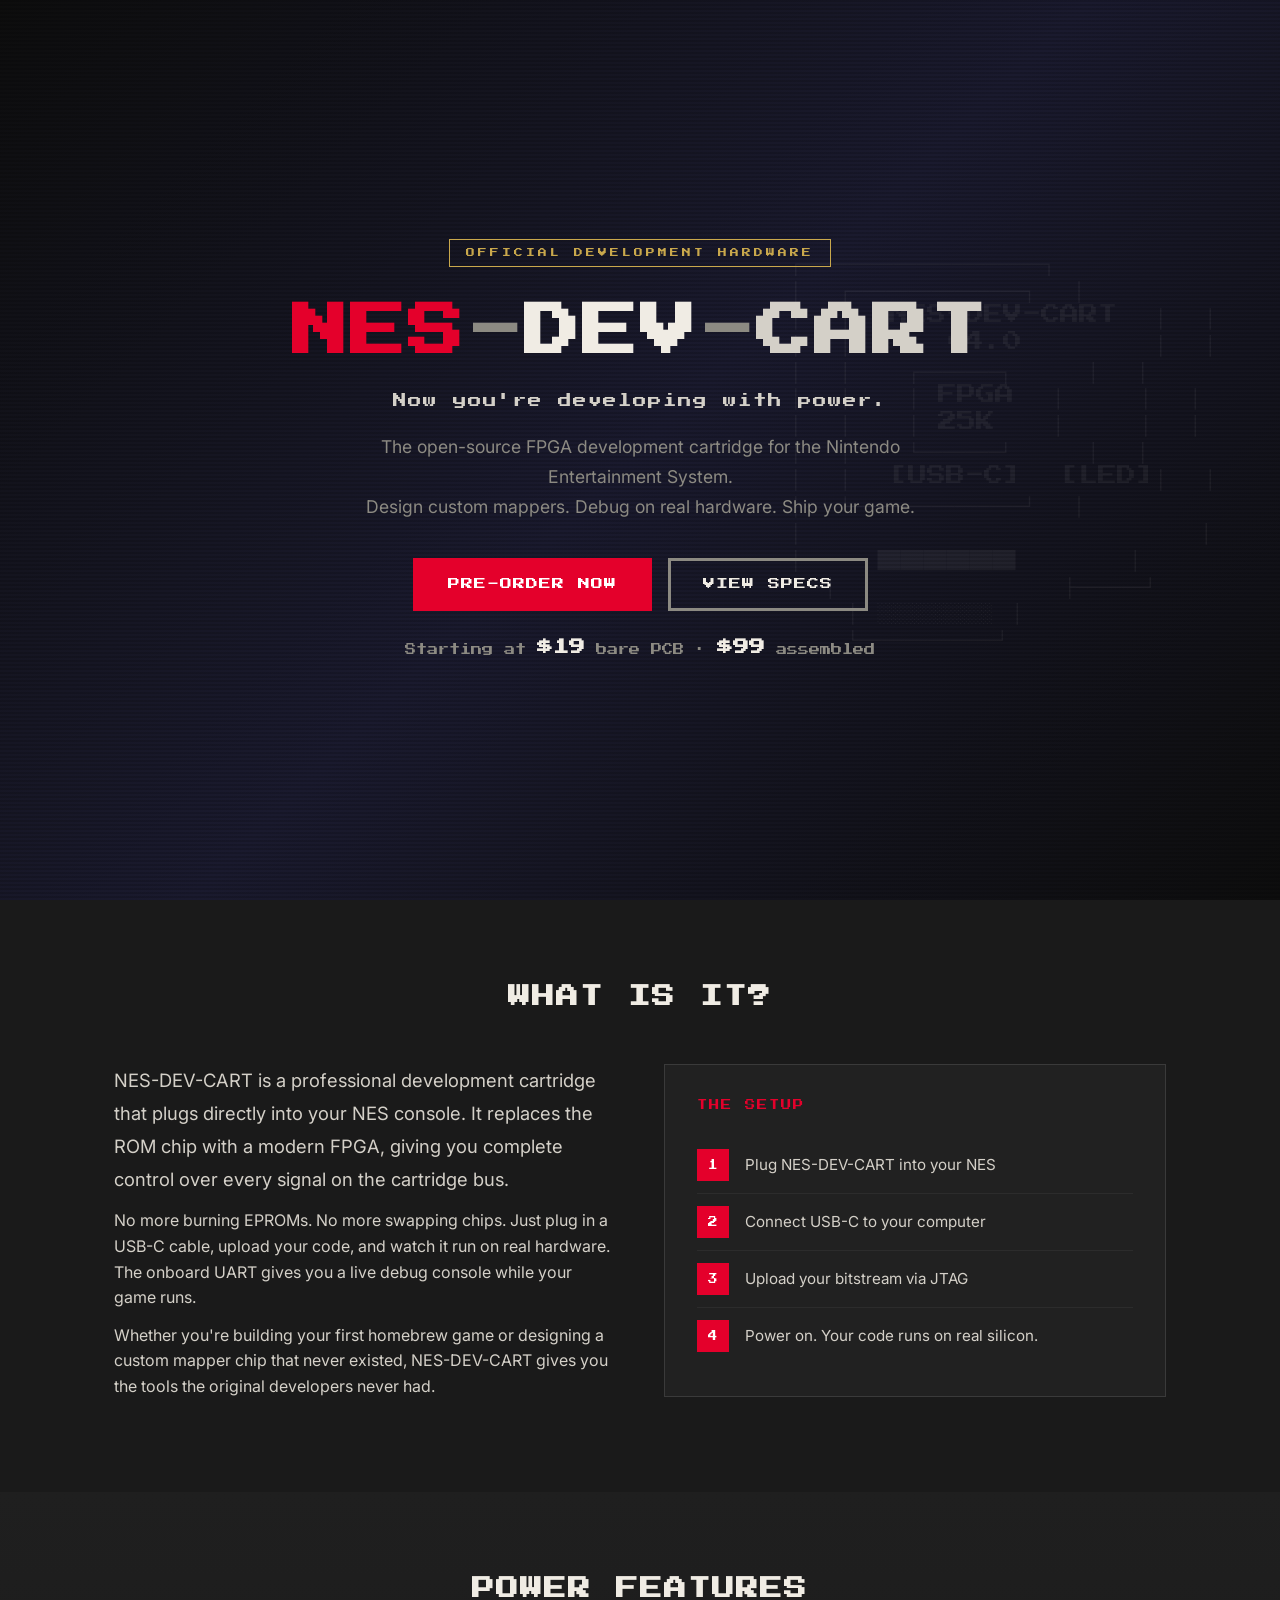
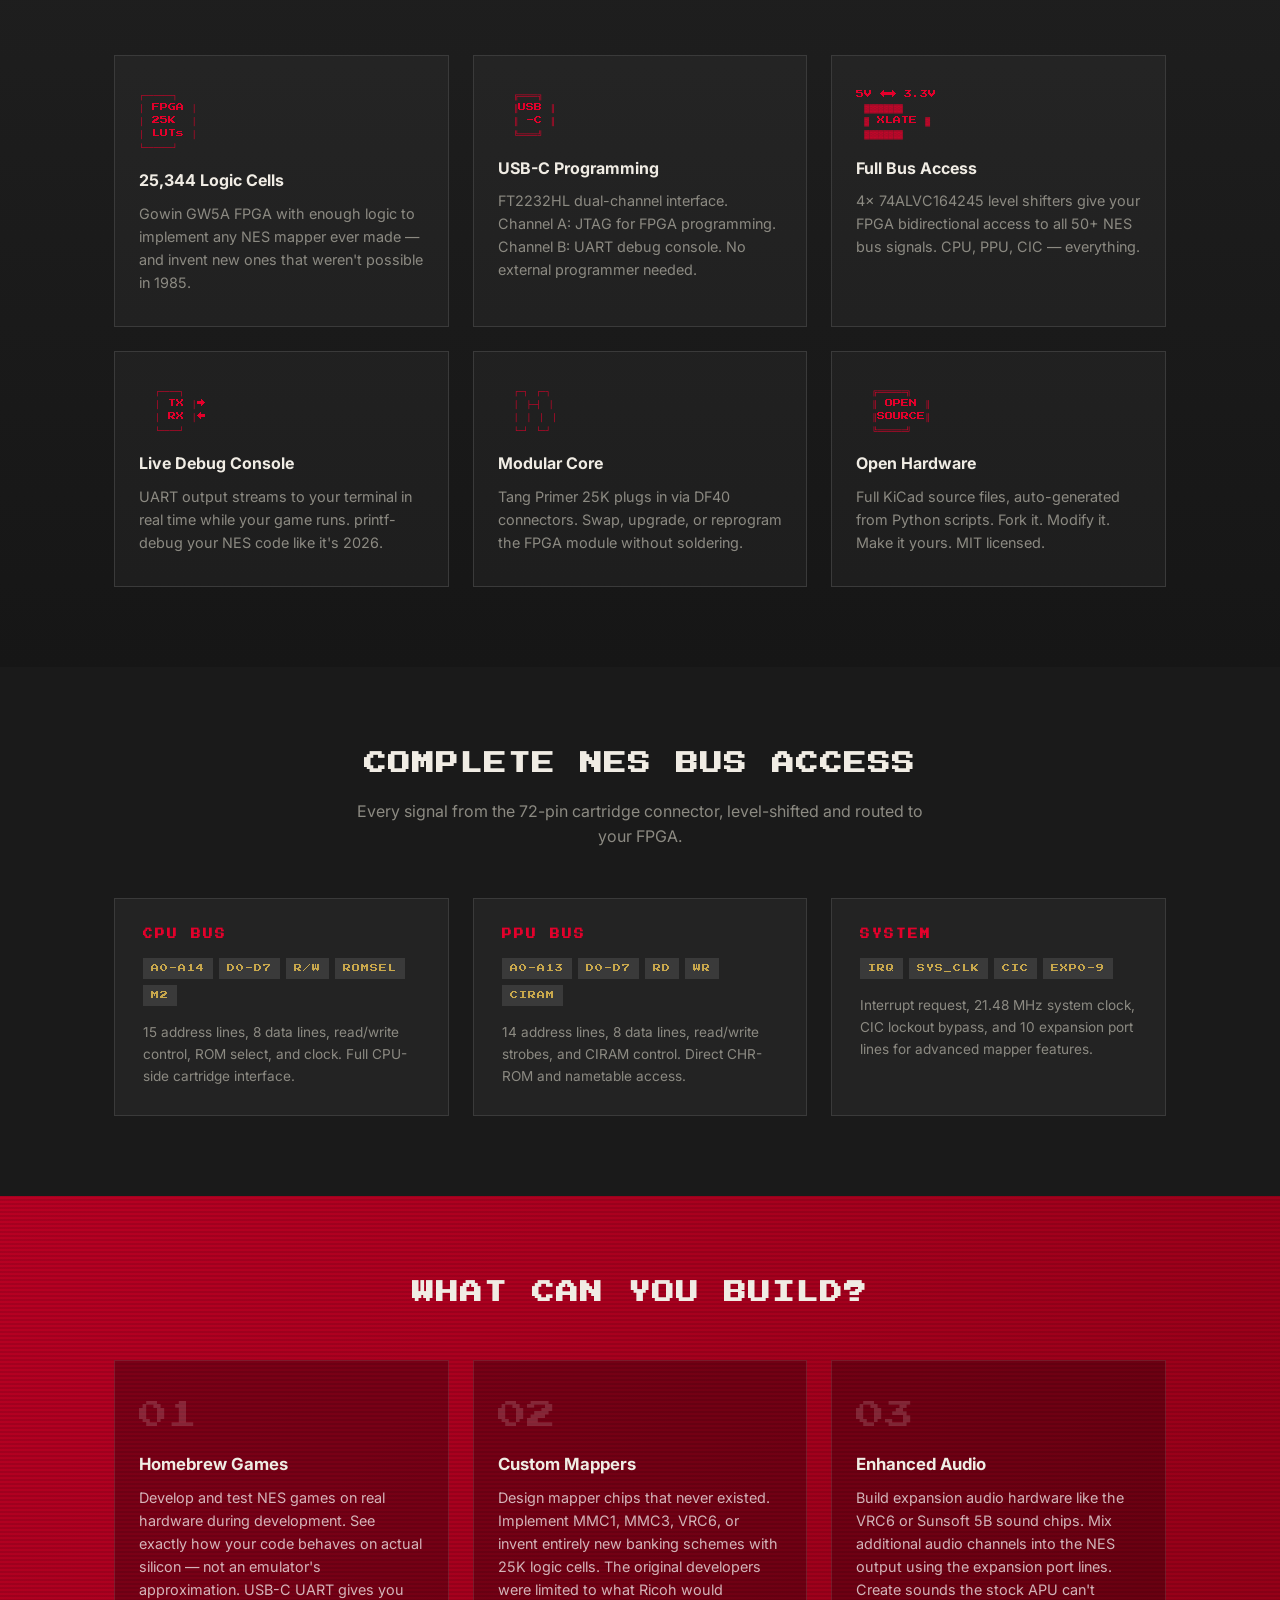
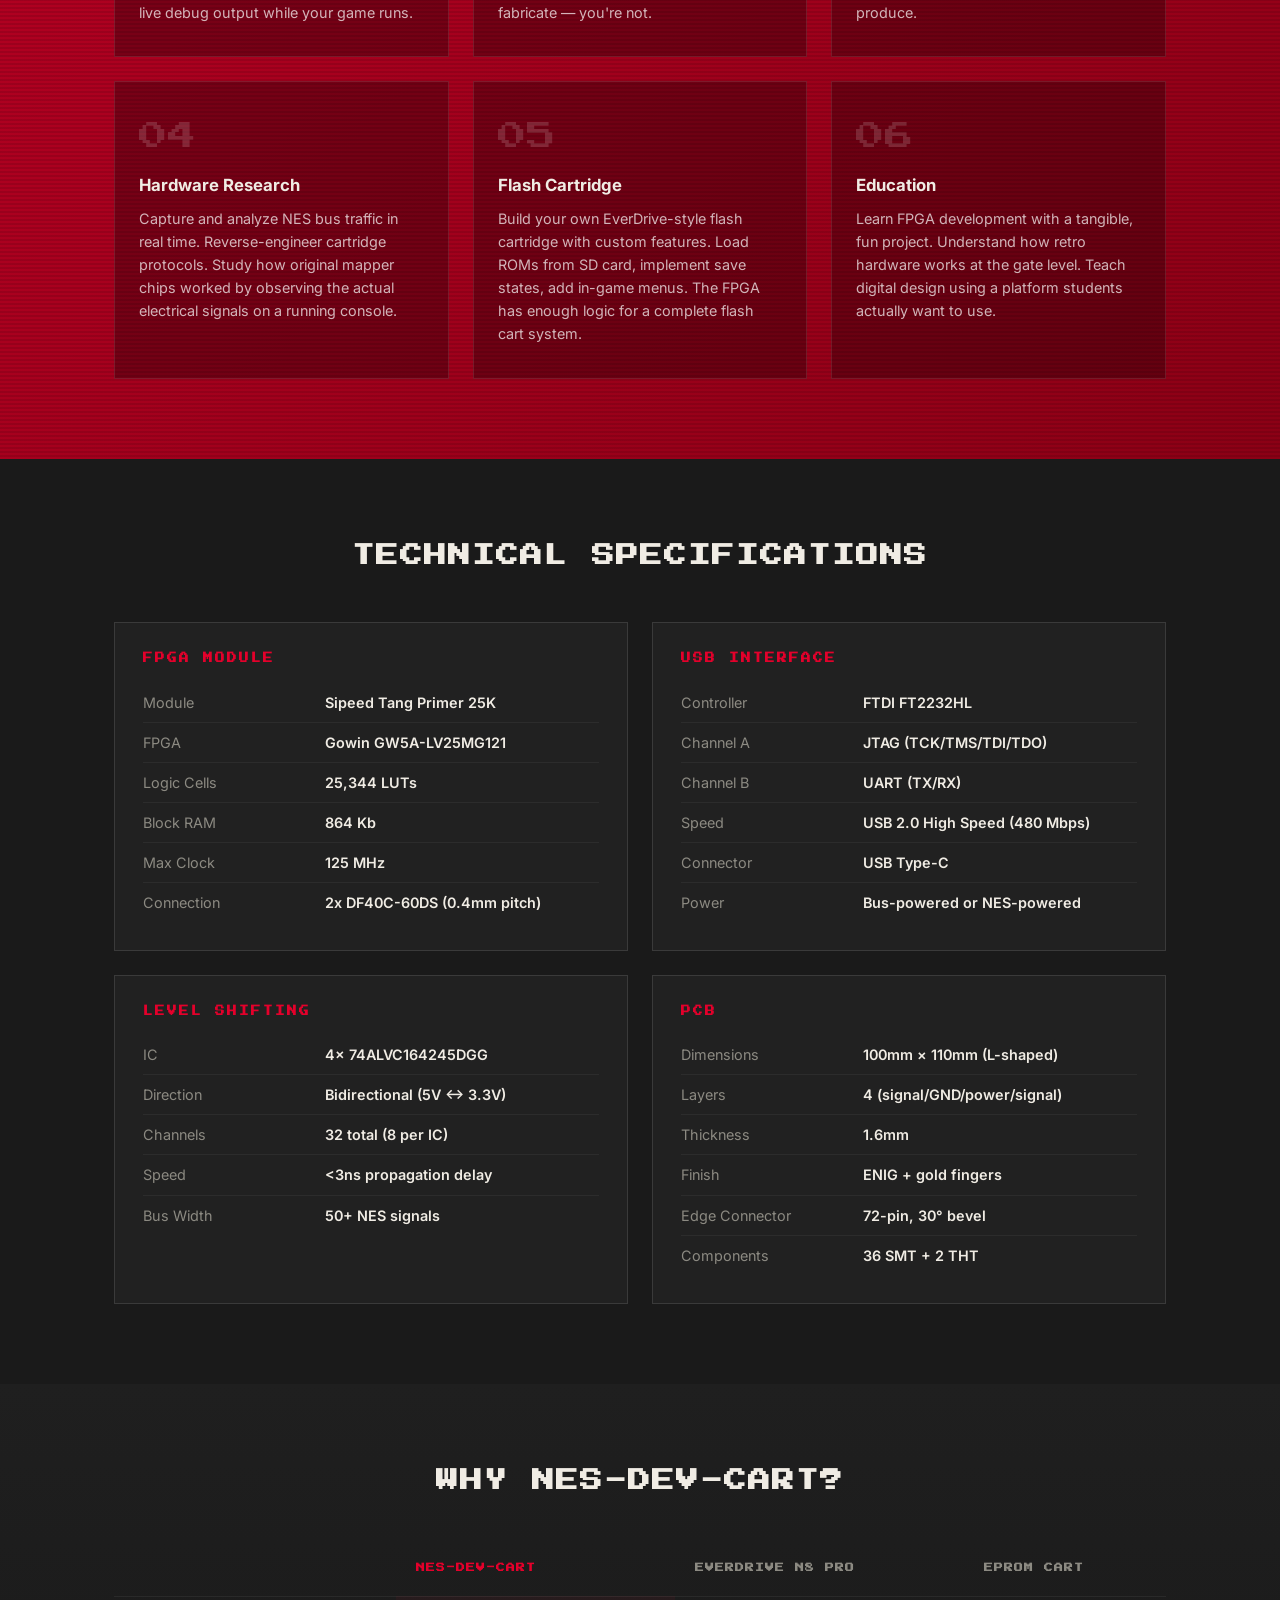
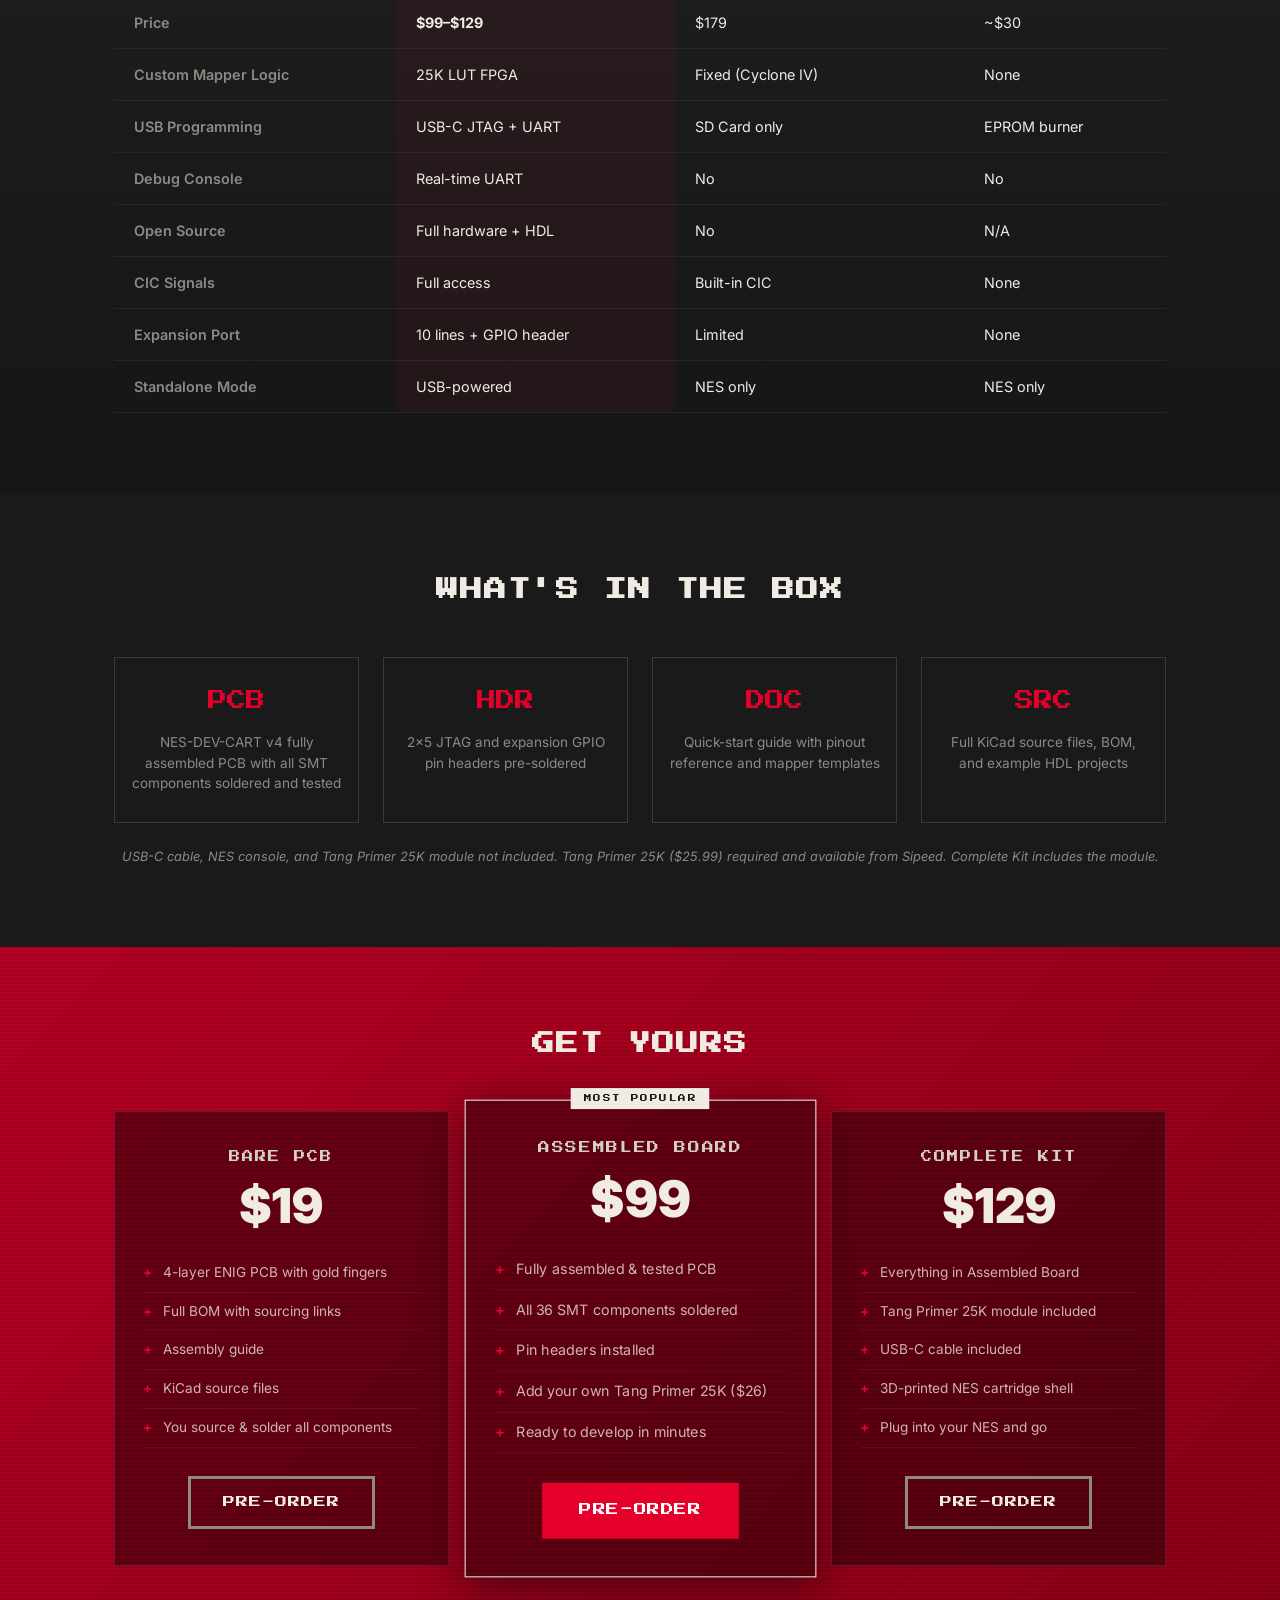
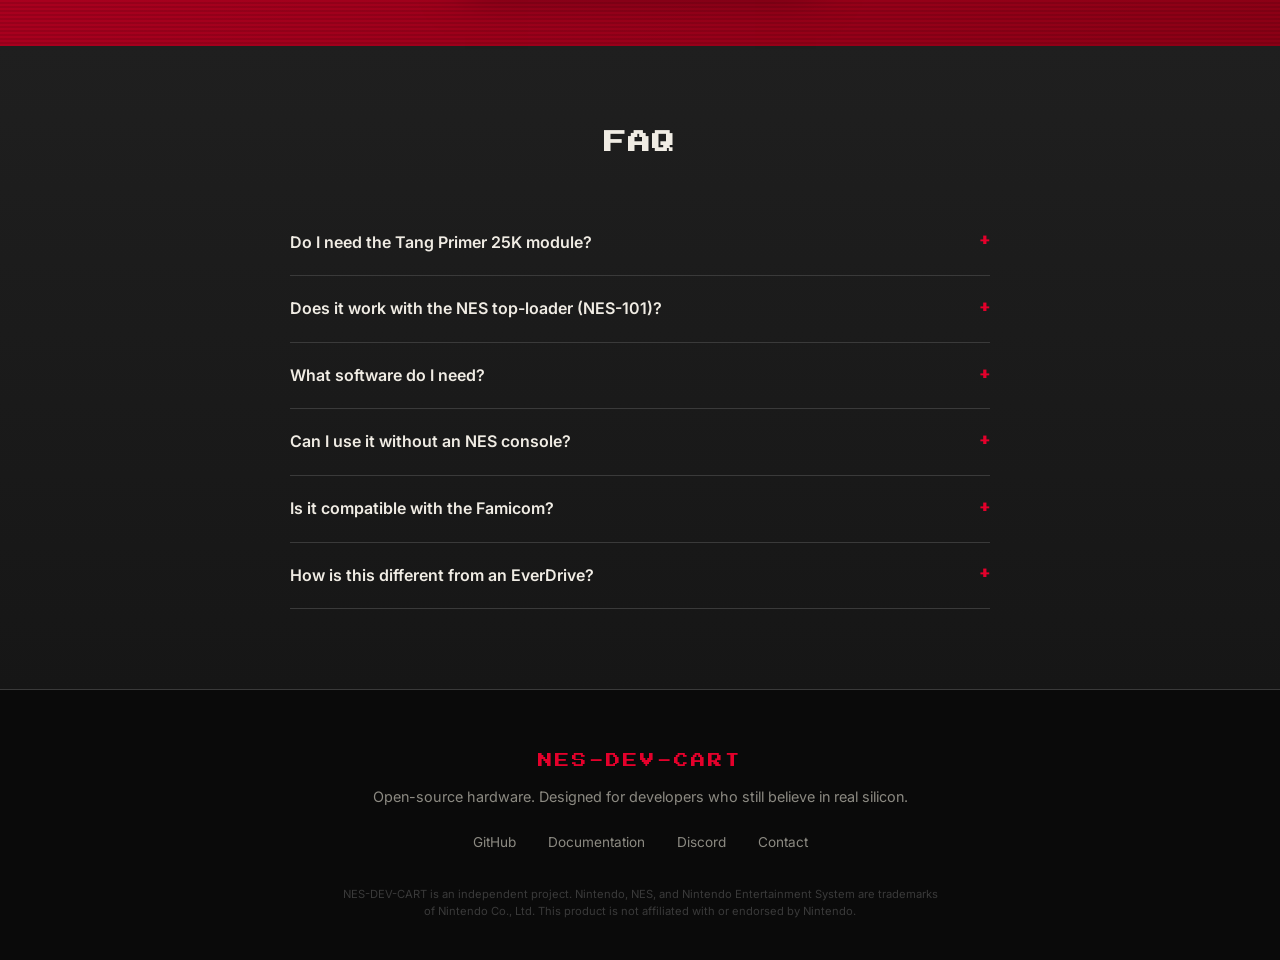
==== website/index.html @ e7c03e55 "NES-DEV-CART v4.0: hardware design files and production outputs" ====
<!DOCTYPE html>
<html lang="en">
<head>
  <meta charset="UTF-8">
  <meta name="viewport" content="width=device-width, initial-scale=1.0">
  <title>NES-DEV-CART &mdash; The Ultimate NES Development Cartridge</title>
  <link rel="stylesheet" href="style.css">
  <link rel="preconnect" href="https://fonts.googleapis.com">
  <link rel="preconnect" href="https://fonts.gstatic.com" crossorigin>
  <link href="https://fonts.googleapis.com/css2?family=Press+Start+2P&family=Inter:wght@400;600;700;900&display=swap" rel="stylesheet">
</head>
<body>

<!-- ===== HERO ===== -->
<header class="hero">
  <div class="hero-scanlines"></div>
  <div class="hero-content">
    <div class="hero-badge">OFFICIAL DEVELOPMENT HARDWARE</div>
    <h1 class="hero-title">
      <span class="title-nes">NES</span><span class="title-sep">-</span><span class="title-dev">DEV</span><span class="title-sep">-</span><span class="title-cart">CART</span>
    </h1>
    <p class="hero-tagline">Now you're developing with power.</p>
    <p class="hero-sub">The open-source FPGA development cartridge for the Nintendo Entertainment System.<br>Design custom mappers. Debug on real hardware. Ship your game.</p>
    <div class="hero-cta">
      <a href="#buy" class="btn btn-primary">Pre-Order Now</a>
      <a href="#specs" class="btn btn-secondary">View Specs</a>
    </div>
    <div class="hero-price">Starting at <strong>$19</strong> bare PCB &middot; <strong>$99</strong> assembled</div>
  </div>
  <div class="hero-cart-art">
    <div class="cart-ascii">
<pre>
    ┌─────────────────────┐
    │  ┌───────────────┐  │
    │  │  NES-DEV-CART  │  │
    │  │     v4.0       │  │
    │  │   ┌───────┐    │  │
    │  │   │ FPGA  │    │  │
    │  │   │ 25K   │    │  │
    │  │   └───────┘    │  │
    │  │  [USB-C]  [LED]│  │
    │  └───────────────┘  │
    │                     │
    │    ████████████      │
    └──┤            ├──────┘
       │ ░░░░░░░░░░ │
       └────────────┘
</pre>
    </div>
  </div>
</header>

<!-- ===== WHAT IS IT ===== -->
<section class="section section-dark" id="about">
  <div class="container">
    <h2 class="section-title pixel-text">What Is It?</h2>
    <div class="two-col">
      <div class="col">
        <p class="lead">NES-DEV-CART is a professional development cartridge that plugs directly into your NES console. It replaces the ROM chip with a modern FPGA, giving you complete control over every signal on the cartridge bus.</p>
        <p>No more burning EPROMs. No more swapping chips. Just plug in a USB-C cable, upload your code, and watch it run on real hardware. The onboard UART gives you a live debug console while your game runs.</p>
        <p>Whether you're building your first homebrew game or designing a custom mapper chip that never existed, NES-DEV-CART gives you the tools the original developers never had.</p>
      </div>
      <div class="col">
        <div class="feature-box">
          <div class="feature-box-title pixel-text">The Setup</div>
          <div class="feature-box-content">
            <div class="setup-step"><span class="step-num">1</span> Plug NES-DEV-CART into your NES</div>
            <div class="setup-step"><span class="step-num">2</span> Connect USB-C to your computer</div>
            <div class="setup-step"><span class="step-num">3</span> Upload your bitstream via JTAG</div>
            <div class="setup-step"><span class="step-num">4</span> Power on. Your code runs on real silicon.</div>
          </div>
        </div>
      </div>
    </div>
  </div>
</section>

<!-- ===== FEATURES ===== -->
<section class="section section-grey" id="features">
  <div class="container">
    <h2 class="section-title pixel-text">Power Features</h2>
    <div class="feature-grid">

      <div class="feature-card">
        <div class="feature-icon">
<pre class="icon-art">
┌──────┐
│ FPGA │
│ 25K  │
│ LUTs │
└──────┘
</pre>
        </div>
        <h3>25,344 Logic Cells</h3>
        <p>Gowin GW5A FPGA with enough logic to implement any NES mapper ever made &mdash; and invent new ones that weren't possible in 1985.</p>
      </div>

      <div class="feature-card">
        <div class="feature-icon">
<pre class="icon-art">
  ╔════╗
  ║USB ║
  ║ -C ║
  ╚════╝
</pre>
        </div>
        <h3>USB-C Programming</h3>
        <p>FT2232HL dual-channel interface. Channel A: JTAG for FPGA programming. Channel B: UART debug console. No external programmer needed.</p>
      </div>

      <div class="feature-card">
        <div class="feature-icon">
<pre class="icon-art">
5V ←→ 3.3V
 ▓▓▓▓▓▓▓▓
 ▓ XLATE ▓
 ▓▓▓▓▓▓▓▓
</pre>
        </div>
        <h3>Full Bus Access</h3>
        <p>4x 74ALVC164245 level shifters give your FPGA bidirectional access to all 50+ NES bus signals. CPU, PPU, CIC &mdash; everything.</p>
      </div>

      <div class="feature-card">
        <div class="feature-icon">
<pre class="icon-art">
  ┌────┐
  │ TX │→
  │ RX │←
  └────┘
</pre>
        </div>
        <h3>Live Debug Console</h3>
        <p>UART output streams to your terminal in real time while your game runs. printf-debug your NES code like it's 2026.</p>
      </div>

      <div class="feature-card">
        <div class="feature-icon">
<pre class="icon-art">
  ┌─┐ ┌─┐
  │ ├─┤ │
  │ │ │ │
  └─┘ └─┘
</pre>
        </div>
        <h3>Modular Core</h3>
        <p>Tang Primer 25K plugs in via DF40 connectors. Swap, upgrade, or reprogram the FPGA module without soldering.</p>
      </div>

      <div class="feature-card">
        <div class="feature-icon">
<pre class="icon-art">
  ╔══════╗
  ║ OPEN ║
  ║SOURCE║
  ╚══════╝
</pre>
        </div>
        <h3>Open Hardware</h3>
        <p>Full KiCad source files, auto-generated from Python scripts. Fork it. Modify it. Make it yours. MIT licensed.</p>
      </div>

    </div>
  </div>
</section>

<!-- ===== SIGNAL MAP ===== -->
<section class="section section-dark" id="signals">
  <div class="container">
    <h2 class="section-title pixel-text">Complete NES Bus Access</h2>
    <p class="section-sub">Every signal from the 72-pin cartridge connector, level-shifted and routed to your FPGA.</p>

    <div class="signal-grid">
      <div class="signal-block">
        <h4 class="signal-label">CPU Bus</h4>
        <div class="signal-pins">
          <span class="pin">A0-A14</span>
          <span class="pin">D0-D7</span>
          <span class="pin">R/W</span>
          <span class="pin">ROMSEL</span>
          <span class="pin">M2</span>
        </div>
        <p class="signal-desc">15 address lines, 8 data lines, read/write control, ROM select, and clock. Full CPU-side cartridge interface.</p>
      </div>

      <div class="signal-block">
        <h4 class="signal-label">PPU Bus</h4>
        <div class="signal-pins">
          <span class="pin">A0-A13</span>
          <span class="pin">D0-D7</span>
          <span class="pin">RD</span>
          <span class="pin">WR</span>
          <span class="pin">CIRAM</span>
        </div>
        <p class="signal-desc">14 address lines, 8 data lines, read/write strobes, and CIRAM control. Direct CHR-ROM and nametable access.</p>
      </div>

      <div class="signal-block">
        <h4 class="signal-label">System</h4>
        <div class="signal-pins">
          <span class="pin">IRQ</span>
          <span class="pin">SYS_CLK</span>
          <span class="pin">CIC</span>
          <span class="pin">EXP0-9</span>
        </div>
        <p class="signal-desc">Interrupt request, 21.48 MHz system clock, CIC lockout bypass, and 10 expansion port lines for advanced mapper features.</p>
      </div>
    </div>
  </div>
</section>

<!-- ===== WHAT CAN YOU BUILD ===== -->
<section class="section section-red" id="build">
  <div class="container">
    <h2 class="section-title pixel-text">What Can You Build?</h2>
    <div class="build-grid">

      <div class="build-card">
        <div class="build-num pixel-text">01</div>
        <h3>Homebrew Games</h3>
        <p>Develop and test NES games on real hardware during development. See exactly how your code behaves on actual silicon &mdash; not an emulator's approximation. USB-C UART gives you live debug output while your game runs.</p>
      </div>

      <div class="build-card">
        <div class="build-num pixel-text">02</div>
        <h3>Custom Mappers</h3>
        <p>Design mapper chips that never existed. Implement MMC1, MMC3, VRC6, or invent entirely new banking schemes with 25K logic cells. The original developers were limited to what Ricoh would fabricate &mdash; you're not.</p>
      </div>

      <div class="build-card">
        <div class="build-num pixel-text">03</div>
        <h3>Enhanced Audio</h3>
        <p>Build expansion audio hardware like the VRC6 or Sunsoft 5B sound chips. Mix additional audio channels into the NES output using the expansion port lines. Create sounds the stock APU can't produce.</p>
      </div>

      <div class="build-card">
        <div class="build-num pixel-text">04</div>
        <h3>Hardware Research</h3>
        <p>Capture and analyze NES bus traffic in real time. Reverse-engineer cartridge protocols. Study how original mapper chips worked by observing the actual electrical signals on a running console.</p>
      </div>

      <div class="build-card">
        <div class="build-num pixel-text">05</div>
        <h3>Flash Cartridge</h3>
        <p>Build your own EverDrive-style flash cartridge with custom features. Load ROMs from SD card, implement save states, add in-game menus. The FPGA has enough logic for a complete flash cart system.</p>
      </div>

      <div class="build-card">
        <div class="build-num pixel-text">06</div>
        <h3>Education</h3>
        <p>Learn FPGA development with a tangible, fun project. Understand how retro hardware works at the gate level. Teach digital design using a platform students actually want to use.</p>
      </div>

    </div>
  </div>
</section>

<!-- ===== SPECS ===== -->
<section class="section section-dark" id="specs">
  <div class="container">
    <h2 class="section-title pixel-text">Technical Specifications</h2>
    <div class="specs-grid">

      <div class="spec-group">
        <h4 class="spec-label">FPGA Module</h4>
        <table class="spec-table">
          <tr><td>Module</td><td>Sipeed Tang Primer 25K</td></tr>
          <tr><td>FPGA</td><td>Gowin GW5A-LV25MG121</td></tr>
          <tr><td>Logic Cells</td><td>25,344 LUTs</td></tr>
          <tr><td>Block RAM</td><td>864 Kb</td></tr>
          <tr><td>Max Clock</td><td>125 MHz</td></tr>
          <tr><td>Connection</td><td>2x DF40C-60DS (0.4mm pitch)</td></tr>
        </table>
      </div>

      <div class="spec-group">
        <h4 class="spec-label">USB Interface</h4>
        <table class="spec-table">
          <tr><td>Controller</td><td>FTDI FT2232HL</td></tr>
          <tr><td>Channel A</td><td>JTAG (TCK/TMS/TDI/TDO)</td></tr>
          <tr><td>Channel B</td><td>UART (TX/RX)</td></tr>
          <tr><td>Speed</td><td>USB 2.0 High Speed (480 Mbps)</td></tr>
          <tr><td>Connector</td><td>USB Type-C</td></tr>
          <tr><td>Power</td><td>Bus-powered or NES-powered</td></tr>
        </table>
      </div>

      <div class="spec-group">
        <h4 class="spec-label">Level Shifting</h4>
        <table class="spec-table">
          <tr><td>IC</td><td>4x 74ALVC164245DGG</td></tr>
          <tr><td>Direction</td><td>Bidirectional (5V &harr; 3.3V)</td></tr>
          <tr><td>Channels</td><td>32 total (8 per IC)</td></tr>
          <tr><td>Speed</td><td>&lt;3ns propagation delay</td></tr>
          <tr><td>Bus Width</td><td>50+ NES signals</td></tr>
        </table>
      </div>

      <div class="spec-group">
        <h4 class="spec-label">PCB</h4>
        <table class="spec-table">
          <tr><td>Dimensions</td><td>100mm &times; 110mm (L-shaped)</td></tr>
          <tr><td>Layers</td><td>4 (signal/GND/power/signal)</td></tr>
          <tr><td>Thickness</td><td>1.6mm</td></tr>
          <tr><td>Finish</td><td>ENIG + gold fingers</td></tr>
          <tr><td>Edge Connector</td><td>72-pin, 30&deg; bevel</td></tr>
          <tr><td>Components</td><td>36 SMT + 2 THT</td></tr>
        </table>
      </div>

    </div>
  </div>
</section>

<!-- ===== COMPARISON ===== -->
<section class="section section-grey" id="compare">
  <div class="container">
    <h2 class="section-title pixel-text">Why NES-DEV-CART?</h2>
    <div class="compare-table-wrap">
      <table class="compare-table">
        <thead>
          <tr>
            <th></th>
            <th class="highlight">NES-DEV-CART</th>
            <th>EverDrive N8 Pro</th>
            <th>EPROM Cart</th>
          </tr>
        </thead>
        <tbody>
          <tr>
            <td>Price</td>
            <td class="highlight"><strong>$99&ndash;$129</strong></td>
            <td>$179</td>
            <td>~$30</td>
          </tr>
          <tr>
            <td>Custom Mapper Logic</td>
            <td class="highlight">25K LUT FPGA</td>
            <td>Fixed (Cyclone IV)</td>
            <td>None</td>
          </tr>
          <tr>
            <td>USB Programming</td>
            <td class="highlight">USB-C JTAG + UART</td>
            <td>SD Card only</td>
            <td>EPROM burner</td>
          </tr>
          <tr>
            <td>Debug Console</td>
            <td class="highlight">Real-time UART</td>
            <td>No</td>
            <td>No</td>
          </tr>
          <tr>
            <td>Open Source</td>
            <td class="highlight">Full hardware + HDL</td>
            <td>No</td>
            <td>N/A</td>
          </tr>
          <tr>
            <td>CIC Signals</td>
            <td class="highlight">Full access</td>
            <td>Built-in CIC</td>
            <td>None</td>
          </tr>
          <tr>
            <td>Expansion Port</td>
            <td class="highlight">10 lines + GPIO header</td>
            <td>Limited</td>
            <td>None</td>
          </tr>
          <tr>
            <td>Standalone Mode</td>
            <td class="highlight">USB-powered</td>
            <td>NES only</td>
            <td>NES only</td>
          </tr>
        </tbody>
      </table>
    </div>
  </div>
</section>

<!-- ===== INCLUDED ===== -->
<section class="section section-dark" id="included">
  <div class="container">
    <h2 class="section-title pixel-text">What's in the Box</h2>
    <div class="box-contents">
      <div class="box-item">
        <div class="box-item-icon pixel-text">PCB</div>
        <p>NES-DEV-CART v4 fully assembled PCB with all SMT components soldered and tested</p>
      </div>
      <div class="box-item">
        <div class="box-item-icon pixel-text">HDR</div>
        <p>2x5 JTAG and expansion GPIO pin headers pre-soldered</p>
      </div>
      <div class="box-item">
        <div class="box-item-icon pixel-text">DOC</div>
        <p>Quick-start guide with pinout reference and mapper templates</p>
      </div>
      <div class="box-item">
        <div class="box-item-icon pixel-text">SRC</div>
        <p>Full KiCad source files, BOM, and example HDL projects</p>
      </div>
    </div>
    <p class="box-note">USB-C cable, NES console, and Tang Primer 25K module not included. Tang Primer 25K ($25.99) required and available from Sipeed. Complete Kit includes the module.</p>
  </div>
</section>

<!-- ===== BUY ===== -->
<section class="section section-red" id="buy">
  <div class="container">
    <h2 class="section-title pixel-text">Get Yours</h2>
    <div class="buy-grid">

      <div class="buy-card">
        <div class="buy-tier pixel-text">Bare PCB</div>
        <div class="buy-price">$19</div>
        <ul class="buy-features">
          <li>4-layer ENIG PCB with gold fingers</li>
          <li>Full BOM with sourcing links</li>
          <li>Assembly guide</li>
          <li>KiCad source files</li>
          <li>You source &amp; solder all components</li>
        </ul>
        <a href="#" class="btn btn-secondary">Pre-Order</a>
      </div>

      <div class="buy-card buy-card-featured">
        <div class="buy-badge">MOST POPULAR</div>
        <div class="buy-tier pixel-text">Assembled Board</div>
        <div class="buy-price">$99</div>
        <ul class="buy-features">
          <li>Fully assembled &amp; tested PCB</li>
          <li>All 36 SMT components soldered</li>
          <li>Pin headers installed</li>
          <li>Add your own Tang Primer 25K ($26)</li>
          <li>Ready to develop in minutes</li>
        </ul>
        <a href="#" class="btn btn-primary">Pre-Order</a>
      </div>

      <div class="buy-card">
        <div class="buy-tier pixel-text">Complete Kit</div>
        <div class="buy-price">$129</div>
        <ul class="buy-features">
          <li>Everything in Assembled Board</li>
          <li>Tang Primer 25K module included</li>
          <li>USB-C cable included</li>
          <li>3D-printed NES cartridge shell</li>
          <li>Plug into your NES and go</li>
        </ul>
        <a href="#" class="btn btn-secondary">Pre-Order</a>
      </div>

    </div>
  </div>
</section>

<!-- ===== FAQ ===== -->
<section class="section section-grey" id="faq">
  <div class="container">
    <h2 class="section-title pixel-text">FAQ</h2>
    <div class="faq-list">

      <details class="faq-item">
        <summary>Do I need the Tang Primer 25K module?</summary>
        <p>Yes. The NES-DEV-CART is the carrier board &mdash; the Tang Primer 25K provides the FPGA that runs your logic. It plugs into the board via two 60-pin DF40 connectors. The Complete Kit ($129) includes it. The Assembled Board ($99) and Bare PCB ($19) do not &mdash; order one from Sipeed for $25.99.</p>
      </details>

      <details class="faq-item">
        <summary>Does it work with the NES top-loader (NES-101)?</summary>
        <p>The NES-DEV-CART is designed for the NES front-loader (NES-001) with 72-pin connector. The top-loader uses the same 72-pin connector and should be compatible, though the L-shaped PCB profile is optimized for front-loader clearances.</p>
      </details>

      <details class="faq-item">
        <summary>What software do I need?</summary>
        <p>You'll need the Gowin FPGA IDE (free) or open-source Yosys/nextpnr toolchain to write and synthesize your HDL. For uploading via USB, OpenOCD or the Gowin programmer connects through the FT2232HL JTAG interface. Any terminal emulator (minicom, PuTTY, screen) works for the UART debug console.</p>
      </details>

      <details class="faq-item">
        <summary>Can I use it without an NES console?</summary>
        <p>Yes. The USB-C port provides power through a Schottky OR circuit, so the FPGA runs standalone. You can develop and test your mapper logic on the bench, then plug into the NES for real hardware verification.</p>
      </details>

      <details class="faq-item">
        <summary>Is it compatible with the Famicom?</summary>
        <p>Not directly &mdash; the Famicom uses a 60-pin connector vs. the NES 72-pin. A Famicom variant is possible with the same FPGA module and level shifters on a different PCB. The design is open source, so community adaptations are welcome.</p>
      </details>

      <details class="faq-item">
        <summary>How is this different from an EverDrive?</summary>
        <p>An EverDrive is a consumer flash cartridge for playing ROMs. NES-DEV-CART is a development tool for building hardware. You get raw FPGA access to implement any mapper logic, plus USB debugging. Think of it as the difference between using a game console and building one.</p>
      </details>

    </div>
  </div>
</section>

<!-- ===== FOOTER ===== -->
<footer class="footer">
  <div class="container">
    <div class="footer-brand pixel-text">NES-DEV-CART</div>
    <p class="footer-copy">Open-source hardware. Designed for developers who still believe in real silicon.</p>
    <div class="footer-links">
      <a href="#">GitHub</a>
      <a href="#">Documentation</a>
      <a href="#">Discord</a>
      <a href="#">Contact</a>
    </div>
    <p class="footer-legal">NES-DEV-CART is an independent project. Nintendo, NES, and Nintendo Entertainment System are trademarks of Nintendo Co., Ltd. This product is not affiliated with or endorsed by Nintendo.</p>
  </div>
</footer>

</body>
</html>
---- website/style.css ----
/* ============================================================
   NES-DEV-CART — Website Styles
   Inspired by 1985 NES marketing: grey steel, bold red, black
   ============================================================ */

/* --- Reset & Base --- */
*, *::before, *::after {
  box-sizing: border-box;
  margin: 0;
  padding: 0;
}

:root {
  --nes-red: #e4002b;
  --nes-red-dark: #b80023;
  --nes-grey-light: #d4d0c8;
  --nes-grey: #8c8a82;
  --nes-grey-dark: #3a3a3a;
  --nes-black: #1a1a1a;
  --nes-white: #f0ece4;
  --nes-gold: #c9a84c;
  --nes-blue: #4a6fa5;

  --font-pixel: 'Press Start 2P', monospace;
  --font-body: 'Inter', -apple-system, BlinkMacSystemFont, sans-serif;

  --max-width: 1100px;
}

html {
  scroll-behavior: smooth;
}

body {
  font-family: var(--font-body);
  color: var(--nes-white);
  background: var(--nes-black);
  line-height: 1.6;
  -webkit-font-smoothing: antialiased;
}

.container {
  max-width: var(--max-width);
  margin: 0 auto;
  padding: 0 24px;
}

.pixel-text {
  font-family: var(--font-pixel);
}

/* --- Buttons --- */
.btn {
  display: inline-block;
  padding: 14px 32px;
  font-family: var(--font-pixel);
  font-size: 0.75rem;
  text-decoration: none;
  text-transform: uppercase;
  letter-spacing: 1px;
  border: 3px solid transparent;
  cursor: pointer;
  transition: all 0.15s ease;
}

.btn-primary {
  background: var(--nes-red);
  color: white;
  border-color: var(--nes-red);
}
.btn-primary:hover {
  background: var(--nes-red-dark);
  border-color: var(--nes-red-dark);
  transform: translateY(-2px);
  box-shadow: 0 4px 20px rgba(228, 0, 43, 0.4);
}

.btn-secondary {
  background: transparent;
  color: var(--nes-white);
  border-color: var(--nes-grey);
}
.btn-secondary:hover {
  border-color: var(--nes-white);
  transform: translateY(-2px);
}

/* ============================================================
   HERO
   ============================================================ */
.hero {
  position: relative;
  min-height: 100vh;
  display: flex;
  align-items: center;
  justify-content: center;
  background: linear-gradient(135deg, #0d0d0d 0%, #1a1a2e 50%, #0d0d0d 100%);
  overflow: hidden;
  padding: 60px 24px;
}

.hero-scanlines {
  position: absolute;
  inset: 0;
  background: repeating-linear-gradient(
    0deg,
    transparent,
    transparent 2px,
    rgba(0, 0, 0, 0.15) 2px,
    rgba(0, 0, 0, 0.15) 4px
  );
  pointer-events: none;
  z-index: 1;
}

.hero-content {
  position: relative;
  z-index: 2;
  text-align: center;
  max-width: 800px;
}

.hero-badge {
  display: inline-block;
  font-family: var(--font-pixel);
  font-size: 0.55rem;
  letter-spacing: 3px;
  color: var(--nes-gold);
  border: 1px solid var(--nes-gold);
  padding: 6px 16px;
  margin-bottom: 32px;
  text-transform: uppercase;
}

.hero-title {
  font-family: var(--font-pixel);
  font-size: clamp(1.8rem, 5vw, 3.5rem);
  line-height: 1.2;
  margin-bottom: 24px;
  letter-spacing: 2px;
}

.title-nes { color: var(--nes-red); }
.title-sep { color: var(--nes-grey); }
.title-dev { color: var(--nes-white); }
.title-cart { color: var(--nes-grey-light); }

.hero-tagline {
  font-family: var(--font-pixel);
  font-size: clamp(0.6rem, 1.5vw, 0.85rem);
  color: var(--nes-grey-light);
  margin-bottom: 20px;
  letter-spacing: 1px;
}

.hero-sub {
  font-size: 1.1rem;
  color: var(--nes-grey);
  max-width: 600px;
  margin: 0 auto 36px;
  line-height: 1.7;
}

.hero-cta {
  display: flex;
  gap: 16px;
  justify-content: center;
  flex-wrap: wrap;
  margin-bottom: 24px;
}

.hero-price {
  font-family: var(--font-pixel);
  font-size: 0.7rem;
  color: var(--nes-grey);
}
.hero-price strong {
  color: var(--nes-white);
  font-size: 1rem;
}

.hero-cart-art {
  position: absolute;
  right: 5%;
  top: 50%;
  transform: translateY(-50%);
  opacity: 0.06;
  z-index: 0;
}

.cart-ascii pre {
  font-family: var(--font-pixel);
  font-size: 1.2rem;
  color: var(--nes-white);
  line-height: 1.4;
}

/* ============================================================
   SECTIONS
   ============================================================ */
.section {
  padding: 80px 0;
}

.section-dark {
  background: var(--nes-black);
}

.section-grey {
  background: linear-gradient(180deg, #1f1f1f 0%, #161616 100%);
}

.section-red {
  background: linear-gradient(135deg, var(--nes-red-dark) 0%, #8b0015 100%);
  position: relative;
}
.section-red::before {
  content: '';
  position: absolute;
  inset: 0;
  background: repeating-linear-gradient(
    0deg,
    transparent,
    transparent 2px,
    rgba(0, 0, 0, 0.1) 2px,
    rgba(0, 0, 0, 0.1) 4px
  );
  pointer-events: none;
}

.section-title {
  font-size: clamp(0.9rem, 2.5vw, 1.4rem);
  text-align: center;
  margin-bottom: 16px;
  letter-spacing: 2px;
  text-transform: uppercase;
  position: relative;
}

.section-sub {
  text-align: center;
  color: var(--nes-grey);
  max-width: 600px;
  margin: 0 auto 48px;
  font-size: 1rem;
}

/* --- Two Column --- */
.two-col {
  display: grid;
  grid-template-columns: 1fr 1fr;
  gap: 48px;
  align-items: start;
  margin-top: 48px;
}

.lead {
  font-size: 1.15rem;
  line-height: 1.8;
  margin-bottom: 16px;
}

.col p {
  color: var(--nes-grey-light);
  margin-bottom: 12px;
}

/* --- Feature Box --- */
.feature-box {
  background: rgba(255, 255, 255, 0.03);
  border: 1px solid var(--nes-grey-dark);
  padding: 32px;
}

.feature-box-title {
  font-size: 0.65rem;
  color: var(--nes-red);
  margin-bottom: 24px;
  letter-spacing: 2px;
  text-transform: uppercase;
}

.setup-step {
  display: flex;
  align-items: center;
  gap: 16px;
  padding: 12px 0;
  border-bottom: 1px solid rgba(255, 255, 255, 0.05);
  color: var(--nes-grey-light);
  font-size: 0.95rem;
}
.setup-step:last-child { border-bottom: none; }

.step-num {
  display: inline-flex;
  align-items: center;
  justify-content: center;
  width: 32px;
  height: 32px;
  background: var(--nes-red);
  color: white;
  font-family: var(--font-pixel);
  font-size: 0.6rem;
  flex-shrink: 0;
}

/* ============================================================
   FEATURE GRID
   ============================================================ */
.feature-grid {
  display: grid;
  grid-template-columns: repeat(3, 1fr);
  gap: 24px;
  margin-top: 48px;
}

.feature-card {
  background: rgba(255, 255, 255, 0.03);
  border: 1px solid var(--nes-grey-dark);
  padding: 32px 24px;
  transition: border-color 0.2s, transform 0.2s;
}
.feature-card:hover {
  border-color: var(--nes-red);
  transform: translateY(-4px);
}

.feature-icon {
  margin-bottom: 16px;
}

.icon-art {
  font-family: var(--font-pixel);
  font-size: 0.5rem;
  color: var(--nes-red);
  line-height: 1.6;
}

.feature-card h3 {
  font-size: 1rem;
  font-weight: 700;
  margin-bottom: 8px;
  color: var(--nes-white);
}

.feature-card p {
  font-size: 0.9rem;
  color: var(--nes-grey);
  line-height: 1.6;
}

/* ============================================================
   SIGNAL GRID
   ============================================================ */
.signal-grid {
  display: grid;
  grid-template-columns: repeat(3, 1fr);
  gap: 24px;
  margin-top: 48px;
}

.signal-block {
  background: rgba(255, 255, 255, 0.04);
  border: 1px solid var(--nes-grey-dark);
  padding: 28px;
}

.signal-label {
  font-family: var(--font-pixel);
  font-size: 0.6rem;
  color: var(--nes-red);
  margin-bottom: 16px;
  letter-spacing: 2px;
  text-transform: uppercase;
}

.signal-pins {
  display: flex;
  flex-wrap: wrap;
  gap: 6px;
  margin-bottom: 16px;
}

.pin {
  display: inline-block;
  background: var(--nes-grey-dark);
  color: var(--nes-gold);
  font-family: var(--font-pixel);
  font-size: 0.5rem;
  padding: 4px 8px;
  letter-spacing: 1px;
}

.signal-desc {
  font-size: 0.85rem;
  color: var(--nes-grey);
  line-height: 1.6;
}

/* ============================================================
   BUILD GRID
   ============================================================ */
.build-grid {
  display: grid;
  grid-template-columns: repeat(3, 1fr);
  gap: 24px;
  margin-top: 48px;
  position: relative;
  z-index: 1;
}

.build-card {
  background: rgba(0, 0, 0, 0.3);
  border: 1px solid rgba(255, 255, 255, 0.1);
  padding: 32px 24px;
  transition: transform 0.2s;
}
.build-card:hover {
  transform: translateY(-4px);
}

.build-num {
  font-size: 1.8rem;
  color: rgba(255, 255, 255, 0.15);
  margin-bottom: 12px;
}

.build-card h3 {
  font-size: 1.05rem;
  font-weight: 700;
  margin-bottom: 8px;
}

.build-card p {
  font-size: 0.9rem;
  color: rgba(255, 255, 255, 0.7);
  line-height: 1.6;
}

/* ============================================================
   SPECS
   ============================================================ */
.specs-grid {
  display: grid;
  grid-template-columns: repeat(2, 1fr);
  gap: 24px;
  margin-top: 48px;
}

.spec-group {
  background: rgba(255, 255, 255, 0.03);
  border: 1px solid var(--nes-grey-dark);
  padding: 28px;
}

.spec-label {
  font-family: var(--font-pixel);
  font-size: 0.6rem;
  color: var(--nes-red);
  margin-bottom: 16px;
  letter-spacing: 2px;
  text-transform: uppercase;
}

.spec-table {
  width: 100%;
  border-collapse: collapse;
}

.spec-table td {
  padding: 8px 0;
  font-size: 0.9rem;
  border-bottom: 1px solid rgba(255, 255, 255, 0.05);
}
.spec-table tr:last-child td { border-bottom: none; }

.spec-table td:first-child {
  color: var(--nes-grey);
  width: 40%;
}
.spec-table td:last-child {
  color: var(--nes-white);
  font-weight: 600;
}

/* ============================================================
   COMPARISON TABLE
   ============================================================ */
.compare-table-wrap {
  margin-top: 48px;
  overflow-x: auto;
}

.compare-table {
  width: 100%;
  border-collapse: collapse;
  min-width: 600px;
}

.compare-table th,
.compare-table td {
  padding: 14px 20px;
  text-align: left;
  font-size: 0.9rem;
  border-bottom: 1px solid rgba(255, 255, 255, 0.06);
}

.compare-table th {
  font-family: var(--font-pixel);
  font-size: 0.55rem;
  letter-spacing: 1px;
  text-transform: uppercase;
  color: var(--nes-grey);
  padding-bottom: 20px;
}

.compare-table th.highlight {
  color: var(--nes-red);
}

.compare-table td:first-child {
  color: var(--nes-grey);
  font-weight: 600;
}

.compare-table td.highlight {
  color: var(--nes-white);
  background: rgba(228, 0, 43, 0.05);
}

/* ============================================================
   BOX CONTENTS
   ============================================================ */
.box-contents {
  display: grid;
  grid-template-columns: repeat(4, 1fr);
  gap: 24px;
  margin-top: 48px;
}

.box-item {
  text-align: center;
  padding: 28px 16px;
  border: 1px solid var(--nes-grey-dark);
}

.box-item-icon {
  font-size: 1.2rem;
  color: var(--nes-red);
  margin-bottom: 16px;
}

.box-item p {
  font-size: 0.85rem;
  color: var(--nes-grey);
  line-height: 1.5;
}

.box-note {
  text-align: center;
  margin-top: 24px;
  font-size: 0.8rem;
  color: var(--nes-grey);
  font-style: italic;
}

/* ============================================================
   BUY / PRICING
   ============================================================ */
.buy-grid {
  display: grid;
  grid-template-columns: repeat(3, 1fr);
  gap: 24px;
  margin-top: 48px;
  position: relative;
  z-index: 1;
}

.buy-card {
  background: rgba(0, 0, 0, 0.4);
  border: 1px solid rgba(255, 255, 255, 0.1);
  padding: 36px 28px;
  text-align: center;
  position: relative;
}

.buy-card-featured {
  border-color: var(--nes-white);
  transform: scale(1.05);
  box-shadow: 0 8px 40px rgba(0, 0, 0, 0.5);
}

.buy-badge {
  position: absolute;
  top: -12px;
  left: 50%;
  transform: translateX(-50%);
  font-family: var(--font-pixel);
  font-size: 0.45rem;
  background: var(--nes-white);
  color: var(--nes-black);
  padding: 4px 12px;
  letter-spacing: 2px;
  white-space: nowrap;
}

.buy-tier {
  font-size: 0.7rem;
  color: var(--nes-grey-light);
  margin-bottom: 16px;
  letter-spacing: 2px;
  text-transform: uppercase;
}

.buy-price {
  font-size: 3rem;
  font-weight: 900;
  color: var(--nes-white);
  margin-bottom: 24px;
  line-height: 1;
}

.buy-features {
  list-style: none;
  margin-bottom: 28px;
  text-align: left;
}

.buy-features li {
  padding: 8px 0;
  font-size: 0.85rem;
  color: rgba(255, 255, 255, 0.7);
  border-bottom: 1px solid rgba(255, 255, 255, 0.05);
  padding-left: 20px;
  position: relative;
}
.buy-features li::before {
  content: '+';
  position: absolute;
  left: 0;
  color: var(--nes-red);
  font-weight: 700;
}

/* ============================================================
   FAQ
   ============================================================ */
.faq-list {
  max-width: 700px;
  margin: 48px auto 0;
}

.faq-item {
  border-bottom: 1px solid var(--nes-grey-dark);
}

.faq-item summary {
  padding: 20px 0;
  font-size: 1rem;
  font-weight: 600;
  color: var(--nes-white);
  cursor: pointer;
  list-style: none;
  position: relative;
  padding-right: 32px;
}

.faq-item summary::after {
  content: '+';
  position: absolute;
  right: 0;
  top: 50%;
  transform: translateY(-50%);
  font-family: var(--font-pixel);
  font-size: 0.7rem;
  color: var(--nes-red);
}

.faq-item[open] summary::after {
  content: '-';
}

.faq-item p {
  padding: 0 0 20px;
  font-size: 0.9rem;
  color: var(--nes-grey);
  line-height: 1.7;
}

/* ============================================================
   FOOTER
   ============================================================ */
.footer {
  padding: 60px 0 40px;
  background: #0a0a0a;
  text-align: center;
  border-top: 1px solid var(--nes-grey-dark);
}

.footer-brand {
  font-size: 0.9rem;
  color: var(--nes-red);
  letter-spacing: 3px;
  margin-bottom: 12px;
}

.footer-copy {
  color: var(--nes-grey);
  font-size: 0.9rem;
  margin-bottom: 24px;
}

.footer-links {
  display: flex;
  justify-content: center;
  gap: 32px;
  margin-bottom: 32px;
}

.footer-links a {
  color: var(--nes-grey);
  text-decoration: none;
  font-size: 0.85rem;
  transition: color 0.15s;
}
.footer-links a:hover {
  color: var(--nes-white);
}

.footer-legal {
  font-size: 0.7rem;
  color: var(--nes-grey-dark);
  max-width: 600px;
  margin: 0 auto;
  line-height: 1.5;
}

/* ============================================================
   RESPONSIVE
   ============================================================ */
@media (max-width: 900px) {
  .two-col,
  .feature-grid,
  .signal-grid,
  .build-grid,
  .specs-grid,
  .buy-grid {
    grid-template-columns: 1fr;
  }

  .box-contents {
    grid-template-columns: repeat(2, 1fr);
  }

  .buy-card-featured {
    transform: none;
    order: -1;
  }

  .hero-cart-art {
    display: none;
  }
}

@media (max-width: 600px) {
  .section {
    padding: 60px 0;
  }

  .hero {
    min-height: auto;
    padding: 100px 24px 60px;
  }

  .box-contents {
    grid-template-columns: 1fr;
  }

  .hero-badge {
    font-size: 0.45rem;
    letter-spacing: 2px;
  }
}
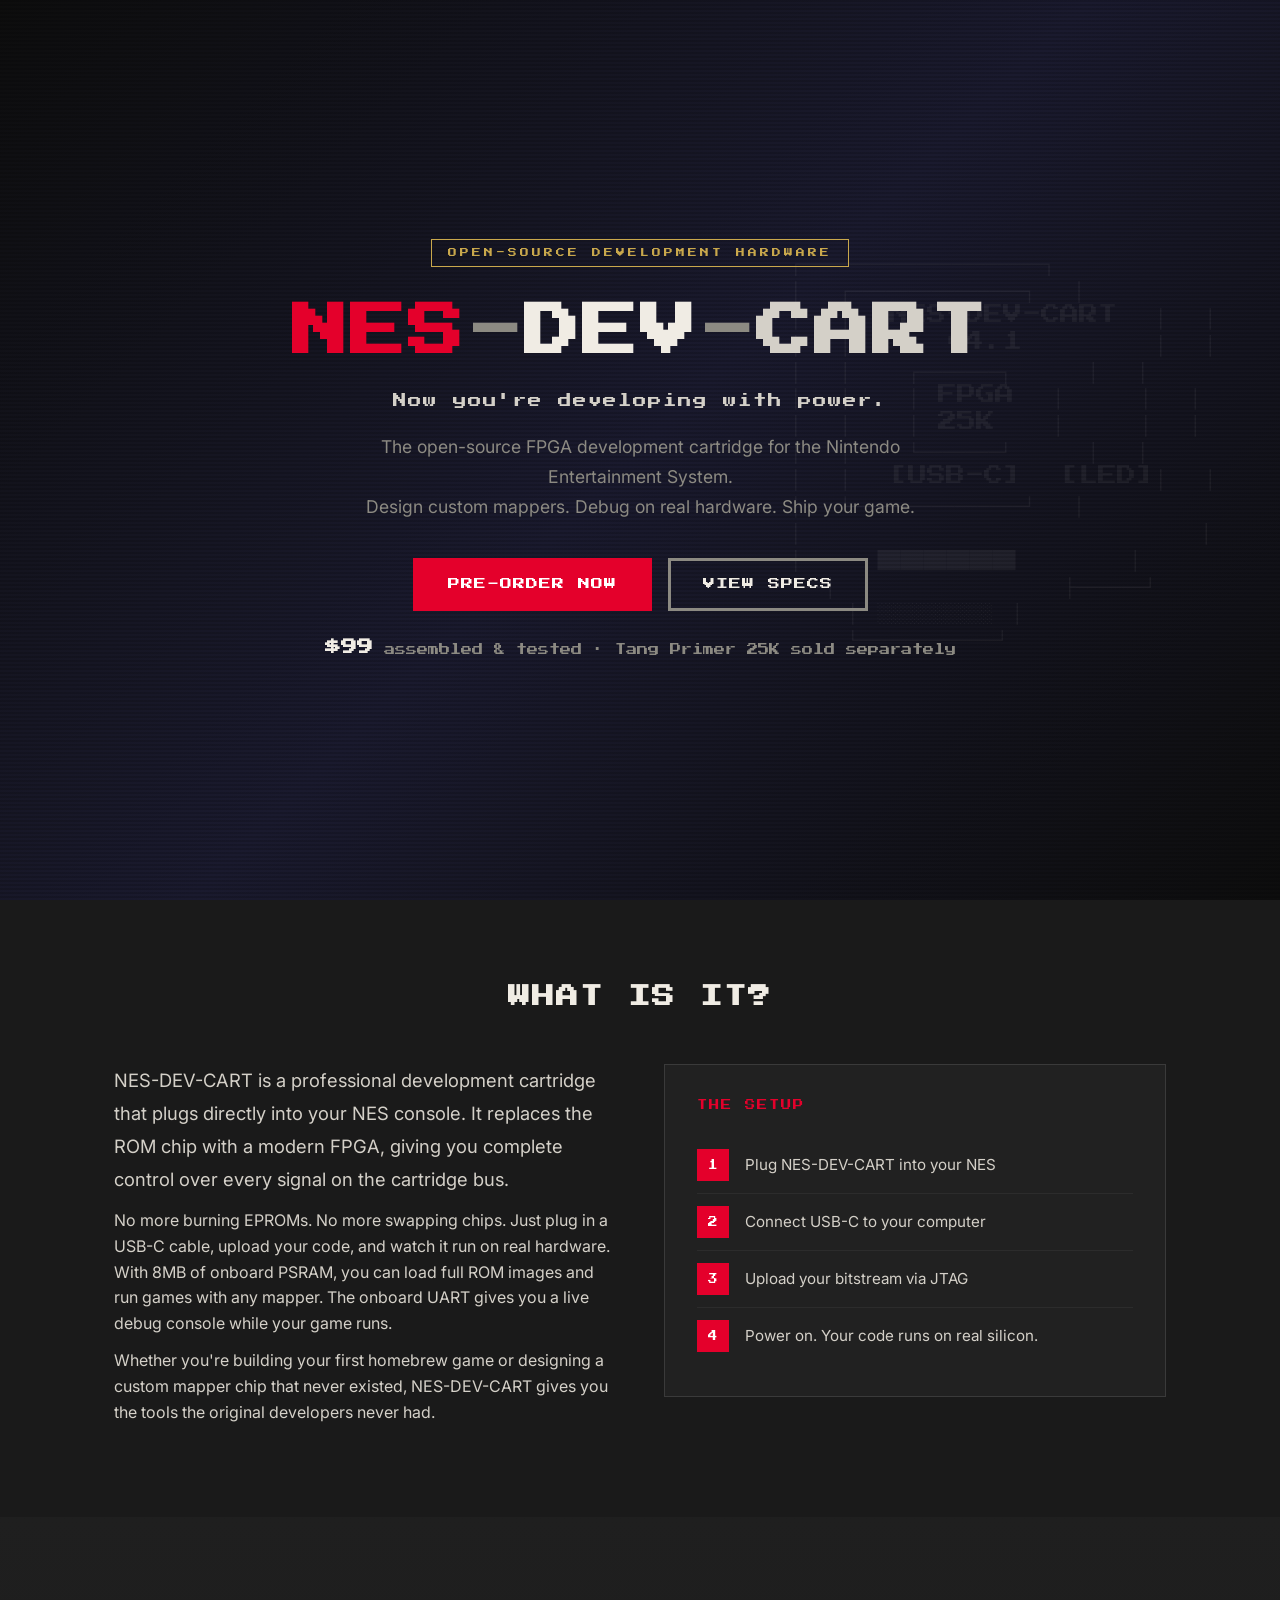
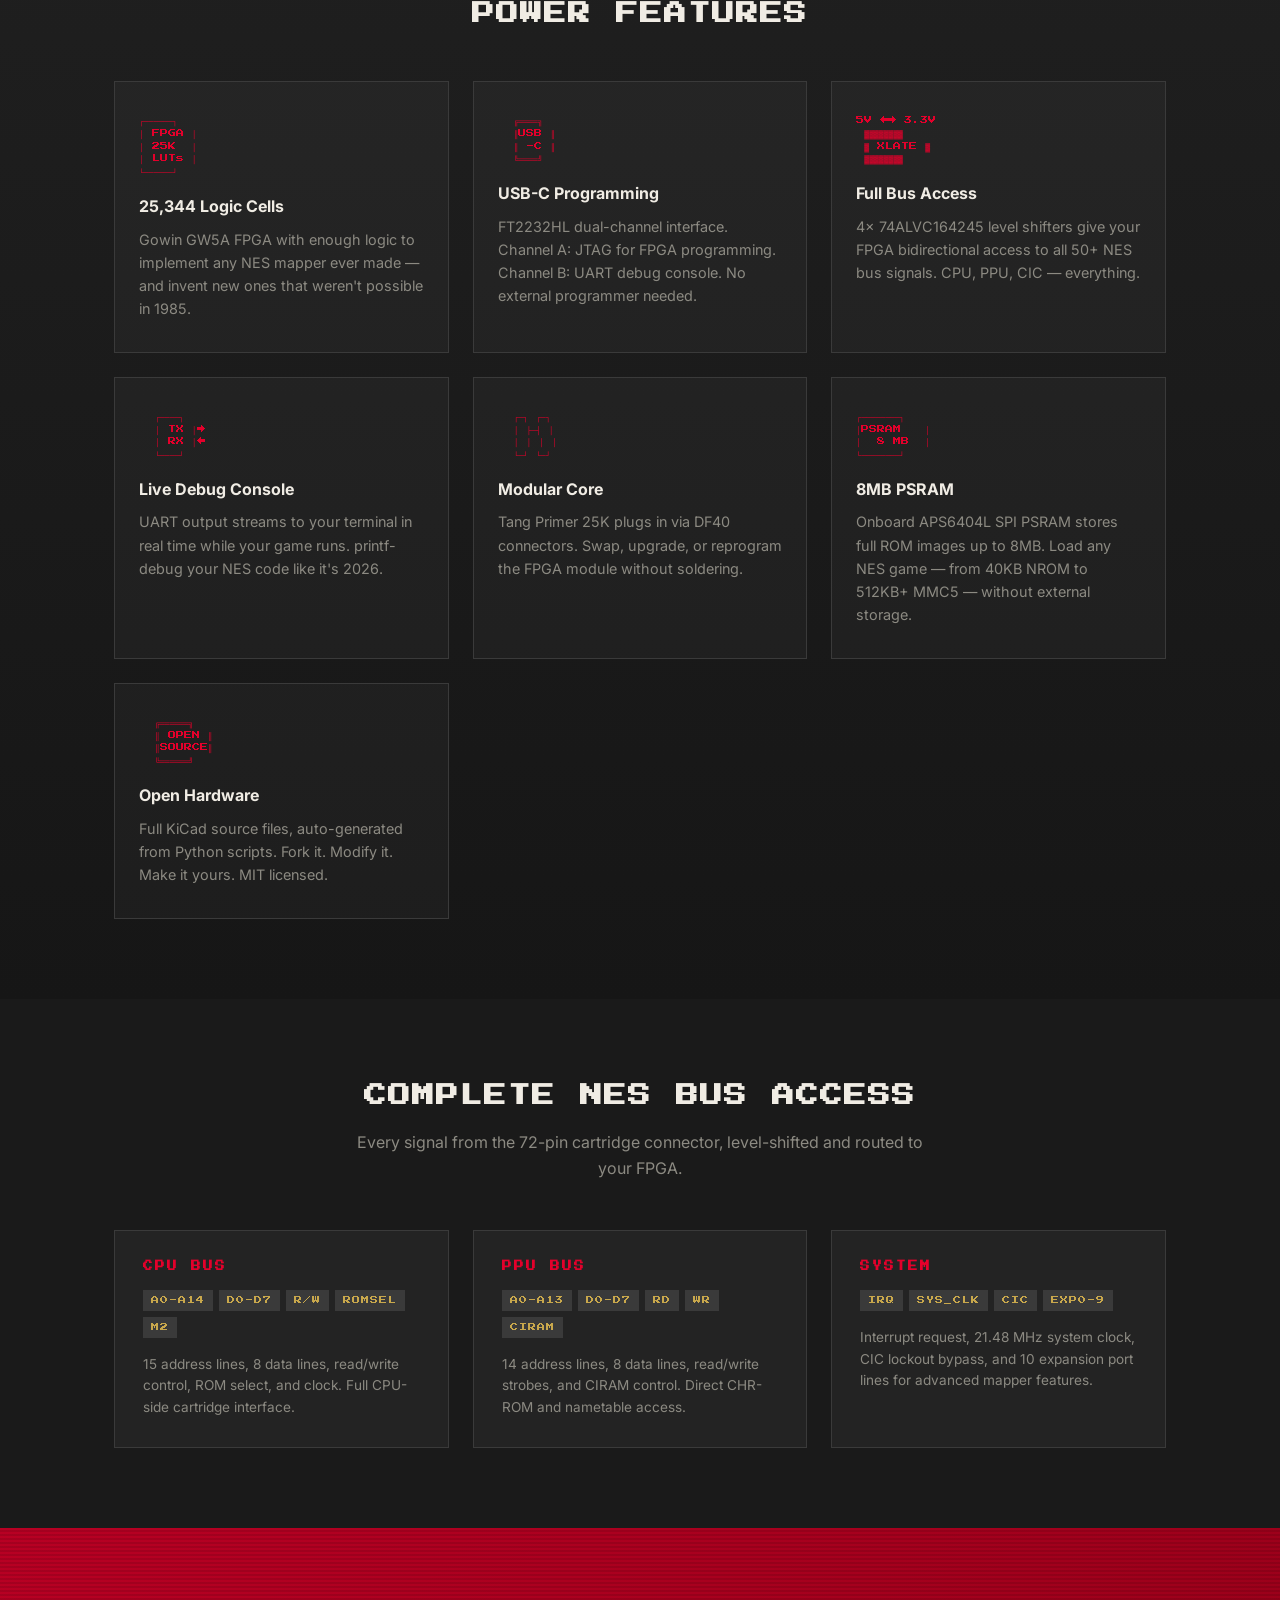
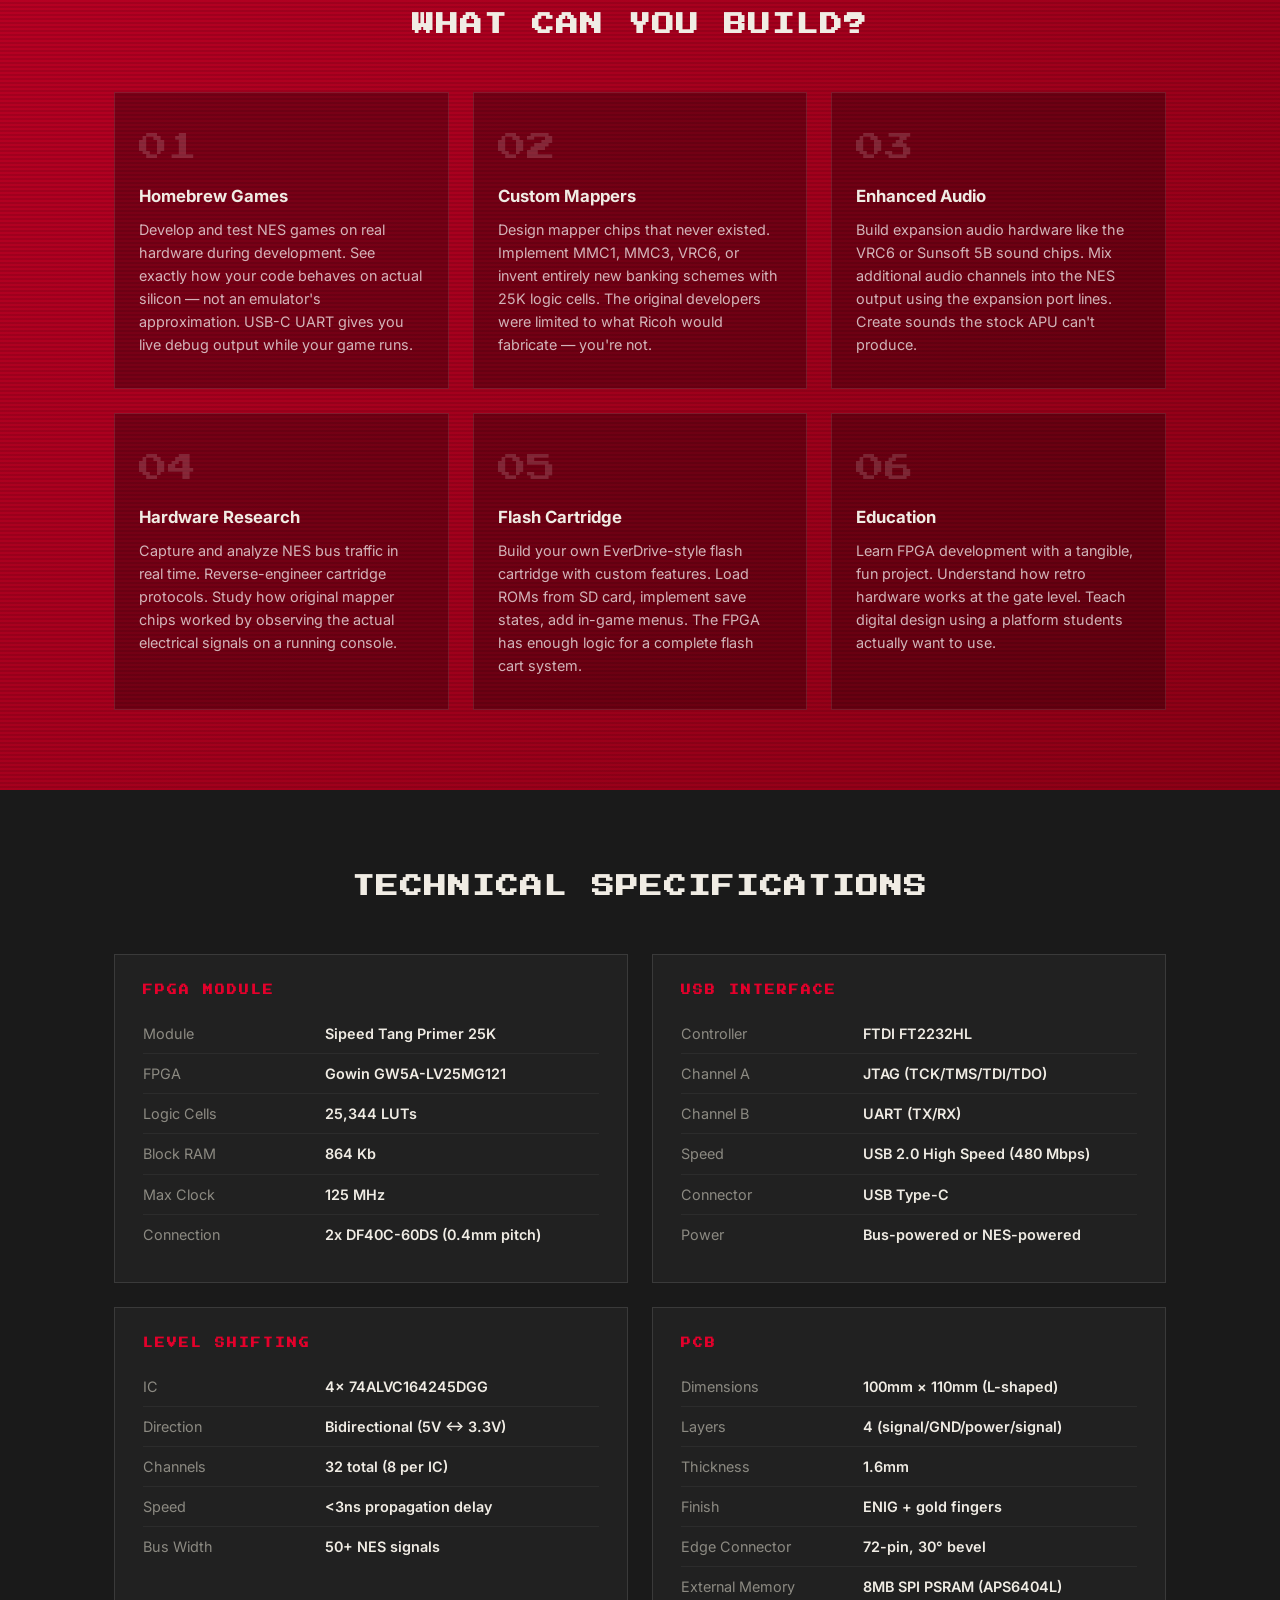
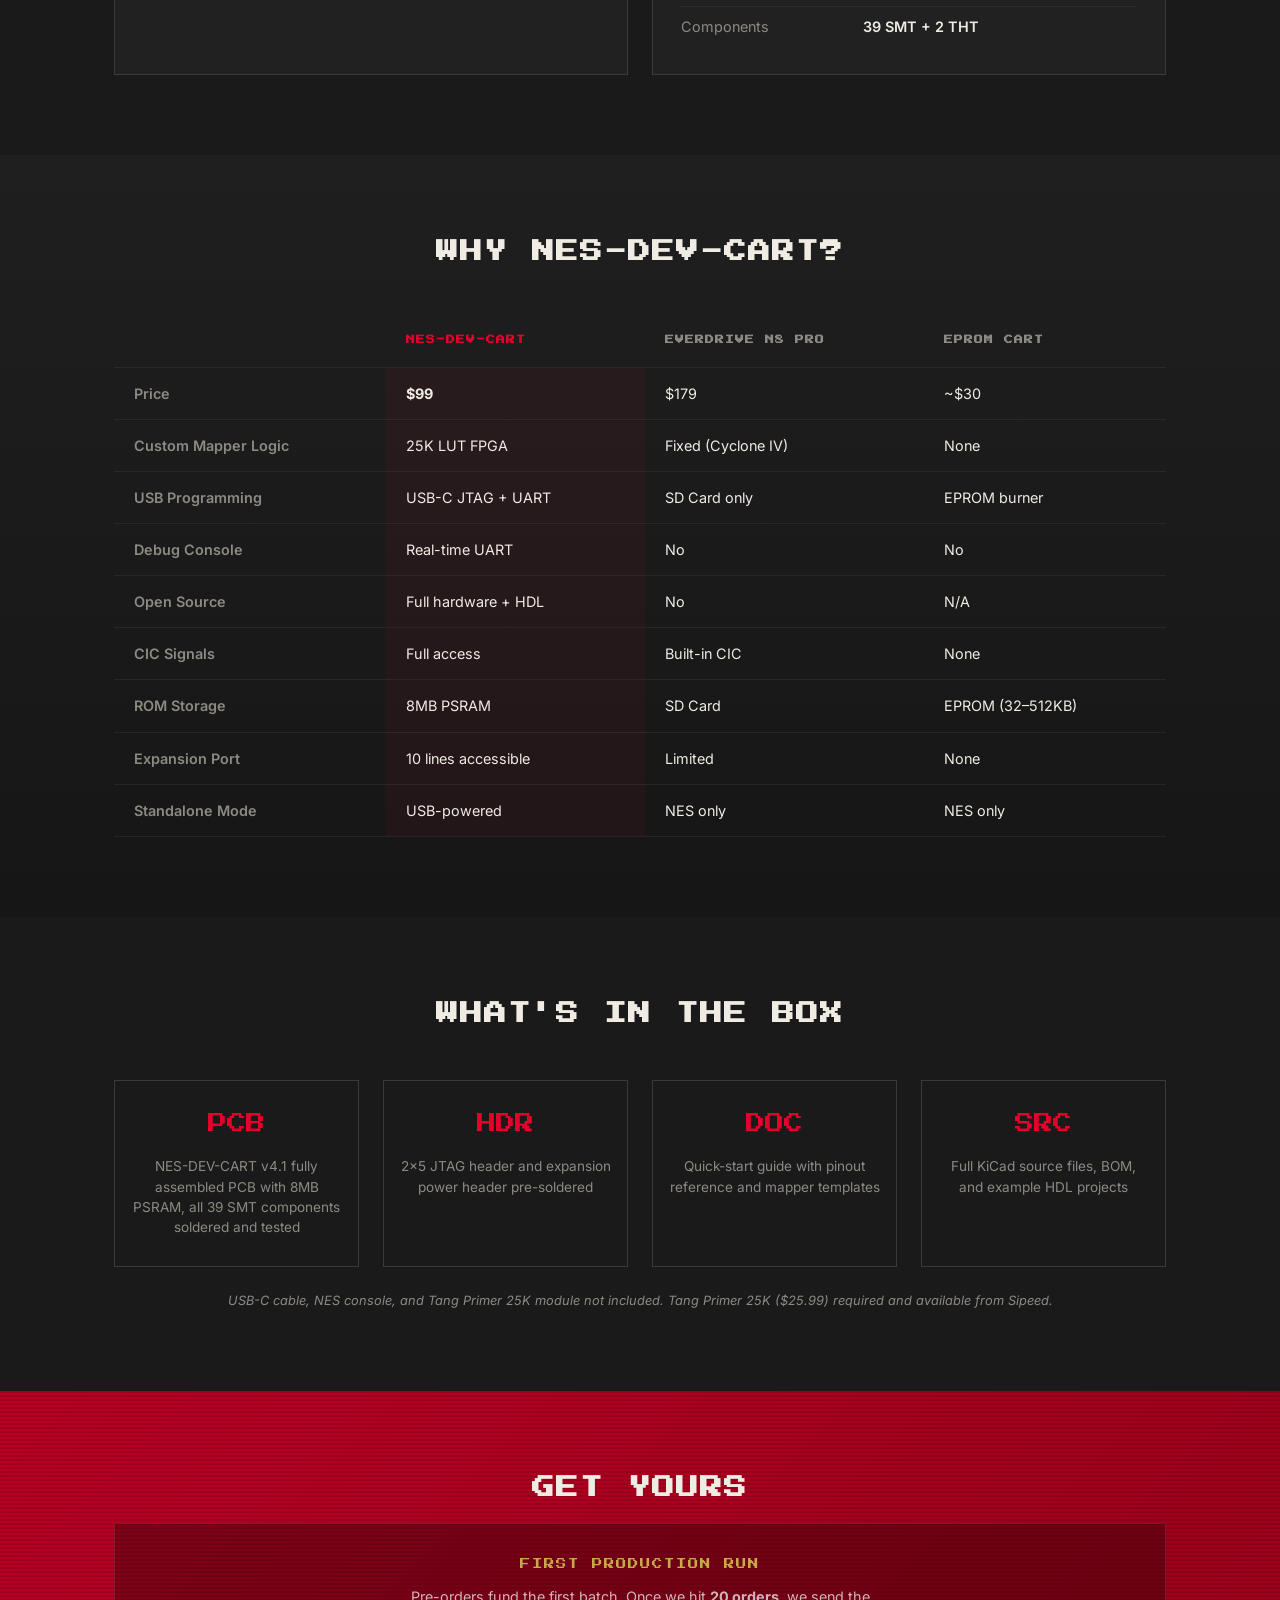
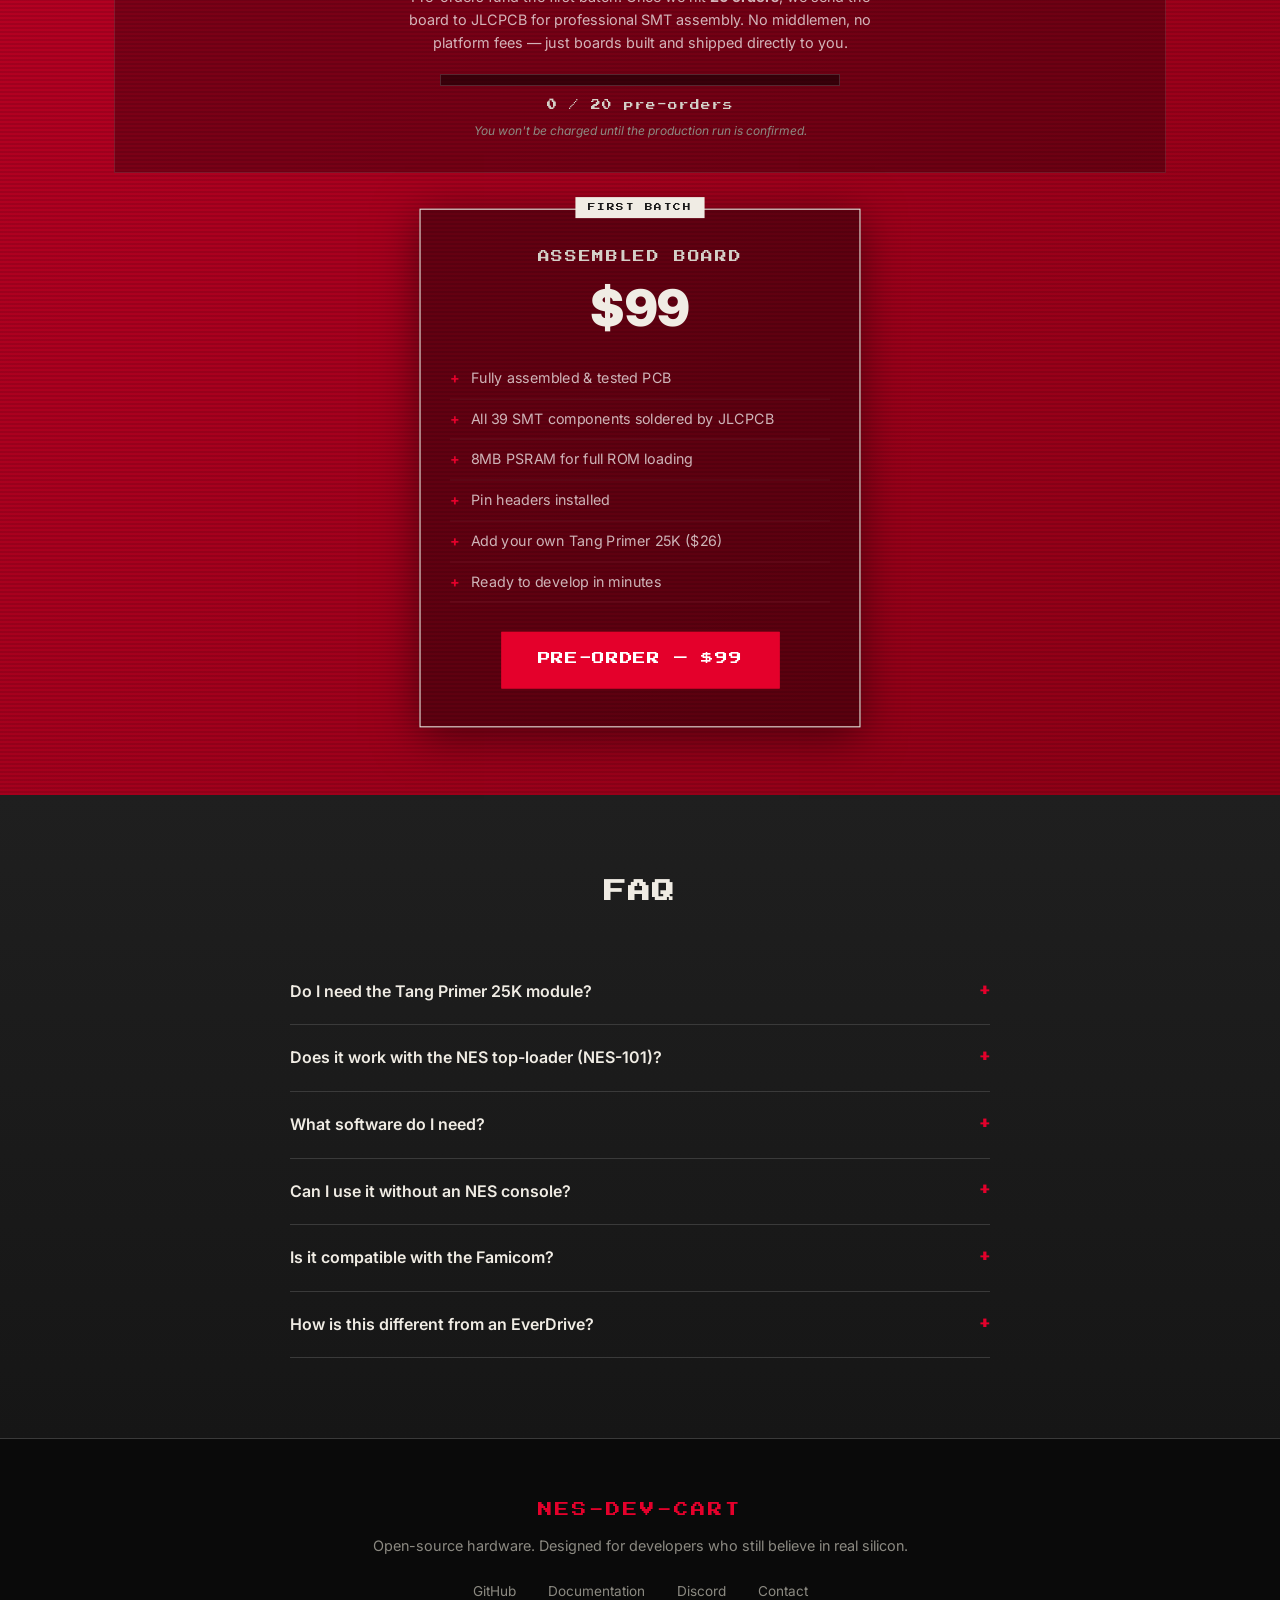
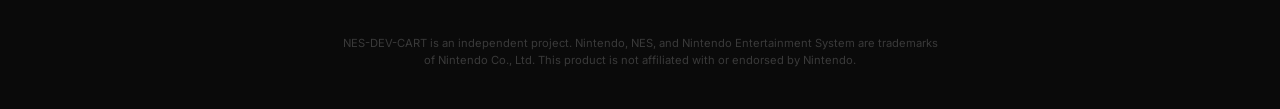
==== commit 30dfc7fd: "NES-DEV-CART v4.1: 8MB PSRAM, updated production files, website - Updated KiCad PCB/schematic with 8" ====
--- a/website/index.html
+++ b/website/index.html
@@ -15,17 +15,17 @@
 <header class="hero">
   <div class="hero-scanlines"></div>
   <div class="hero-content">
-    <div class="hero-badge">OFFICIAL DEVELOPMENT HARDWARE</div>
+    <div class="hero-badge">OPEN-SOURCE DEVELOPMENT HARDWARE</div>
     <h1 class="hero-title">
       <span class="title-nes">NES</span><span class="title-sep">-</span><span class="title-dev">DEV</span><span class="title-sep">-</span><span class="title-cart">CART</span>
     </h1>
     <p class="hero-tagline">Now you're developing with power.</p>
     <p class="hero-sub">The open-source FPGA development cartridge for the Nintendo Entertainment System.<br>Design custom mappers. Debug on real hardware. Ship your game.</p>
     <div class="hero-cta">
-      <a href="#buy" class="btn btn-primary">Pre-Order Now</a>
+      <a href="https://buy.stripe.com/3cI6oIc8mev5gUo6Bmgfu00" class="btn btn-primary">Pre-Order Now</a>
       <a href="#specs" class="btn btn-secondary">View Specs</a>
     </div>
-    <div class="hero-price">Starting at <strong>$19</strong> bare PCB &middot; <strong>$99</strong> assembled</div>
+    <div class="hero-price"><strong>$99</strong> assembled &amp; tested &middot; Tang Primer 25K sold separately</div>
   </div>
   <div class="hero-cart-art">
     <div class="cart-ascii">
@@ -33,7 +33,7 @@
     ┌─────────────────────┐
     │  ┌───────────────┐  │
     │  │  NES-DEV-CART  │  │
-    │  │     v4.0       │  │
+    │  │     v4.1       │  │
     │  │   ┌───────┐    │  │
     │  │   │ FPGA  │    │  │
     │  │   │ 25K   │    │  │
@@ -57,7 +57,7 @@
     <div class="two-col">
       <div class="col">
         <p class="lead">NES-DEV-CART is a professional development cartridge that plugs directly into your NES console. It replaces the ROM chip with a modern FPGA, giving you complete control over every signal on the cartridge bus.</p>
-        <p>No more burning EPROMs. No more swapping chips. Just plug in a USB-C cable, upload your code, and watch it run on real hardware. The onboard UART gives you a live debug console while your game runs.</p>
+        <p>No more burning EPROMs. No more swapping chips. Just plug in a USB-C cable, upload your code, and watch it run on real hardware. With 8MB of onboard PSRAM, you can load full ROM images and run games with any mapper. The onboard UART gives you a live debug console while your game runs.</p>
         <p>Whether you're building your first homebrew game or designing a custom mapper chip that never existed, NES-DEV-CART gives you the tools the original developers never had.</p>
       </div>
       <div class="col">
@@ -145,6 +145,19 @@
         </div>
         <h3>Modular Core</h3>
         <p>Tang Primer 25K plugs in via DF40 connectors. Swap, upgrade, or reprogram the FPGA module without soldering.</p>
+      </div>
+
+      <div class="feature-card">
+        <div class="feature-icon">
+<pre class="icon-art">
+┌────────┐
+│PSRAM   │
+│  8 MB  │
+└────────┘
+</pre>
+        </div>
+        <h3>8MB PSRAM</h3>
+        <p>Onboard APS6404L SPI PSRAM stores full ROM images up to 8MB. Load any NES game &mdash; from 40KB NROM to 512KB+ MMC5 &mdash; without external storage.</p>
       </div>
 
       <div class="feature-card">
@@ -304,7 +317,8 @@
           <tr><td>Thickness</td><td>1.6mm</td></tr>
           <tr><td>Finish</td><td>ENIG + gold fingers</td></tr>
           <tr><td>Edge Connector</td><td>72-pin, 30&deg; bevel</td></tr>
-          <tr><td>Components</td><td>36 SMT + 2 THT</td></tr>
+          <tr><td>External Memory</td><td>8MB SPI PSRAM (APS6404L)</td></tr>
+          <tr><td>Components</td><td>39 SMT + 2 THT</td></tr>
         </table>
       </div>
 
@@ -329,7 +343,7 @@
         <tbody>
           <tr>
             <td>Price</td>
-            <td class="highlight"><strong>$99&ndash;$129</strong></td>
+            <td class="highlight"><strong>$99</strong></td>
             <td>$179</td>
             <td>~$30</td>
           </tr>
@@ -364,8 +378,14 @@
             <td>None</td>
           </tr>
           <tr>
+            <td>ROM Storage</td>
+            <td class="highlight">8MB PSRAM</td>
+            <td>SD Card</td>
+            <td>EPROM (32&ndash;512KB)</td>
+          </tr>
+          <tr>
             <td>Expansion Port</td>
-            <td class="highlight">10 lines + GPIO header</td>
+            <td class="highlight">10 lines accessible</td>
             <td>Limited</td>
             <td>None</td>
           </tr>
@@ -388,11 +408,11 @@
     <div class="box-contents">
       <div class="box-item">
         <div class="box-item-icon pixel-text">PCB</div>
-        <p>NES-DEV-CART v4 fully assembled PCB with all SMT components soldered and tested</p>
+        <p>NES-DEV-CART v4.1 fully assembled PCB with 8MB PSRAM, all 39 SMT components soldered and tested</p>
       </div>
       <div class="box-item">
         <div class="box-item-icon pixel-text">HDR</div>
-        <p>2x5 JTAG and expansion GPIO pin headers pre-soldered</p>
+        <p>2x5 JTAG header and expansion power header pre-soldered</p>
       </div>
       <div class="box-item">
         <div class="box-item-icon pixel-text">DOC</div>
@@ -403,7 +423,7 @@
         <p>Full KiCad source files, BOM, and example HDL projects</p>
       </div>
     </div>
-    <p class="box-note">USB-C cable, NES console, and Tang Primer 25K module not included. Tang Primer 25K ($25.99) required and available from Sipeed. Complete Kit includes the module.</p>
+    <p class="box-note">USB-C cable, NES console, and Tang Primer 25K module not included. Tang Primer 25K ($25.99) required and available from Sipeed.</p>
   </div>
 </section>
 
@@ -411,46 +431,32 @@
 <section class="section section-red" id="buy">
   <div class="container">
     <h2 class="section-title pixel-text">Get Yours</h2>
-    <div class="buy-grid">
-
-      <div class="buy-card">
-        <div class="buy-tier pixel-text">Bare PCB</div>
-        <div class="buy-price">$19</div>
-        <ul class="buy-features">
-          <li>4-layer ENIG PCB with gold fingers</li>
-          <li>Full BOM with sourcing links</li>
-          <li>Assembly guide</li>
-          <li>KiCad source files</li>
-          <li>You source &amp; solder all components</li>
-        </ul>
-        <a href="#" class="btn btn-secondary">Pre-Order</a>
-      </div>
+
+    <div class="preorder-progress">
+      <p class="preorder-heading pixel-text">First Production Run</p>
+      <p class="preorder-sub">Pre-orders fund the first batch. Once we hit <strong>20 orders</strong>, we send the board to JLCPCB for professional SMT assembly. No middlemen, no platform fees &mdash; just boards built and shipped directly to you.</p>
+      <div class="progress-bar-wrap">
+        <div class="progress-bar" style="width: 0%"></div>
+      </div>
+      <p class="progress-label"><strong>0</strong> / 20 pre-orders</p>
+      <p class="preorder-note">You won't be charged until the production run is confirmed.</p>
+    </div>
+
+    <div class="buy-grid buy-grid-single">
 
       <div class="buy-card buy-card-featured">
-        <div class="buy-badge">MOST POPULAR</div>
+        <div class="buy-badge">FIRST BATCH</div>
         <div class="buy-tier pixel-text">Assembled Board</div>
         <div class="buy-price">$99</div>
         <ul class="buy-features">
           <li>Fully assembled &amp; tested PCB</li>
-          <li>All 36 SMT components soldered</li>
+          <li>All 39 SMT components soldered by JLCPCB</li>
+          <li>8MB PSRAM for full ROM loading</li>
           <li>Pin headers installed</li>
           <li>Add your own Tang Primer 25K ($26)</li>
           <li>Ready to develop in minutes</li>
         </ul>
-        <a href="#" class="btn btn-primary">Pre-Order</a>
-      </div>
-
-      <div class="buy-card">
-        <div class="buy-tier pixel-text">Complete Kit</div>
-        <div class="buy-price">$129</div>
-        <ul class="buy-features">
-          <li>Everything in Assembled Board</li>
-          <li>Tang Primer 25K module included</li>
-          <li>USB-C cable included</li>
-          <li>3D-printed NES cartridge shell</li>
-          <li>Plug into your NES and go</li>
-        </ul>
-        <a href="#" class="btn btn-secondary">Pre-Order</a>
+        <a href="https://buy.stripe.com/3cI6oIc8mev5gUo6Bmgfu00" class="btn btn-primary">Pre-Order &mdash; $99</a>
       </div>
 
     </div>
@@ -465,7 +471,7 @@
 
       <details class="faq-item">
         <summary>Do I need the Tang Primer 25K module?</summary>
-        <p>Yes. The NES-DEV-CART is the carrier board &mdash; the Tang Primer 25K provides the FPGA that runs your logic. It plugs into the board via two 60-pin DF40 connectors. The Complete Kit ($129) includes it. The Assembled Board ($99) and Bare PCB ($19) do not &mdash; order one from Sipeed for $25.99.</p>
+        <p>Yes. The NES-DEV-CART is the carrier board &mdash; the Tang Primer 25K provides the FPGA that runs your logic. It plugs into the board via two 60-pin DF40 connectors. The $99 assembled board does not include it &mdash; order one from Sipeed for $25.99.</p>
       </details>
 
       <details class="faq-item">
@@ -503,7 +509,7 @@
     <div class="footer-brand pixel-text">NES-DEV-CART</div>
     <p class="footer-copy">Open-source hardware. Designed for developers who still believe in real silicon.</p>
     <div class="footer-links">
-      <a href="#">GitHub</a>
+      <a href="https://github.com/nesos-dev/nes-dev-cart">GitHub</a>
       <a href="#">Documentation</a>
       <a href="#">Discord</a>
       <a href="#">Contact</a>
--- a/website/style.css
+++ b/website/style.css
@@ -576,6 +576,13 @@
   z-index: 1;
 }
 
+.buy-grid-single {
+  grid-template-columns: 1fr;
+  max-width: 420px;
+  margin-left: auto;
+  margin-right: auto;
+}
+
 .buy-card {
   background: rgba(0, 0, 0, 0.4);
   border: 1px solid rgba(255, 255, 255, 0.1);
@@ -640,6 +647,66 @@
   left: 0;
   color: var(--nes-red);
   font-weight: 700;
+}
+
+/* ============================================================
+   PRE-ORDER PROGRESS
+   ============================================================ */
+.preorder-progress {
+  text-align: center;
+  margin-bottom: 32px;
+  padding: 32px;
+  background: rgba(0, 0, 0, 0.3);
+  border: 1px solid rgba(255, 255, 255, 0.1);
+  position: relative;
+  z-index: 1;
+}
+
+.preorder-heading {
+  font-size: 0.65rem;
+  color: var(--nes-gold);
+  letter-spacing: 2px;
+  text-transform: uppercase;
+  margin-bottom: 12px;
+}
+
+.preorder-sub {
+  font-size: 0.9rem;
+  color: rgba(255, 255, 255, 0.7);
+  max-width: 500px;
+  margin: 0 auto 20px;
+  line-height: 1.6;
+}
+
+.progress-bar-wrap {
+  width: 100%;
+  max-width: 400px;
+  height: 12px;
+  background: rgba(0, 0, 0, 0.5);
+  border: 1px solid rgba(255, 255, 255, 0.15);
+  margin: 0 auto 12px;
+  overflow: hidden;
+}
+
+.progress-bar {
+  height: 100%;
+  background: var(--nes-red);
+  transition: width 0.5s ease;
+  min-width: 0;
+}
+
+.progress-label {
+  font-family: var(--font-pixel);
+  font-size: 0.6rem;
+  color: var(--nes-grey-light);
+  letter-spacing: 1px;
+}
+
+.preorder-note {
+  font-size: 0.75rem;
+  color: var(--nes-grey);
+  font-style: italic;
+  margin-top: 8px;
 }
 
 /* ============================================================
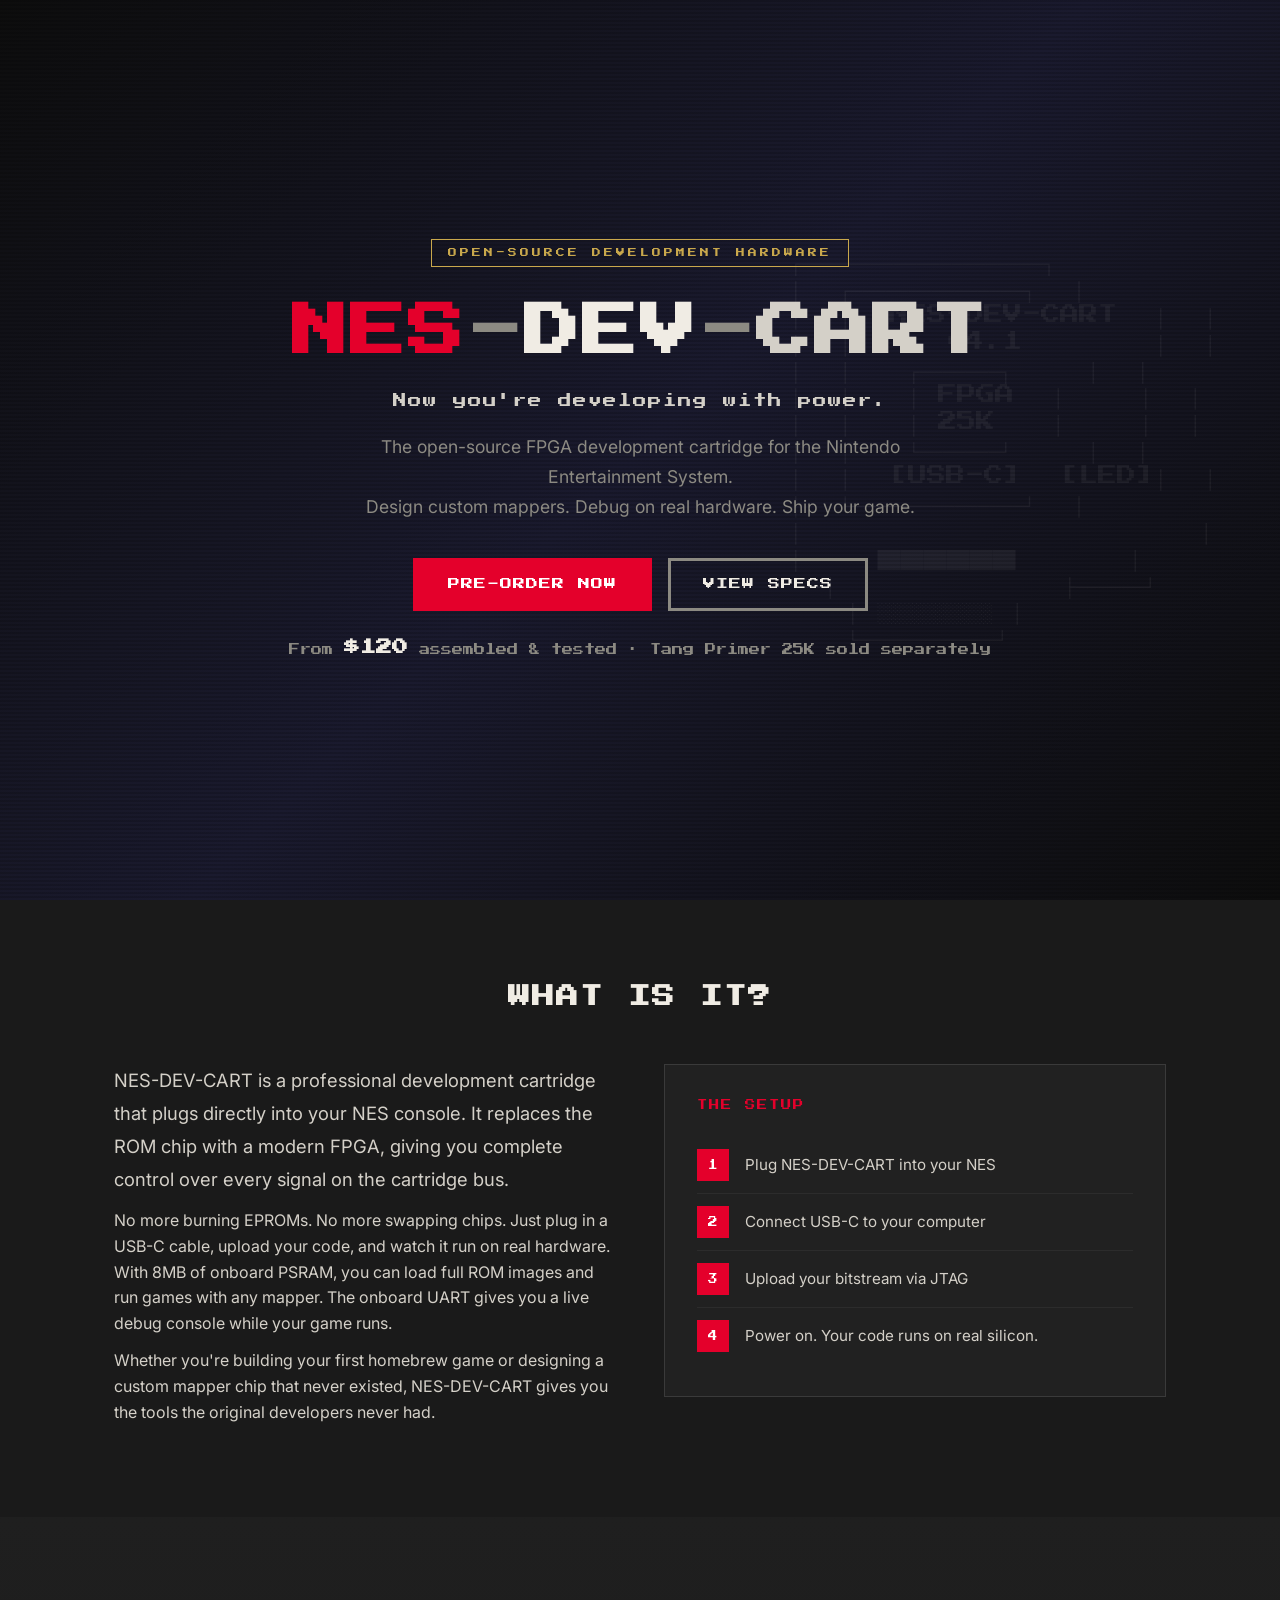
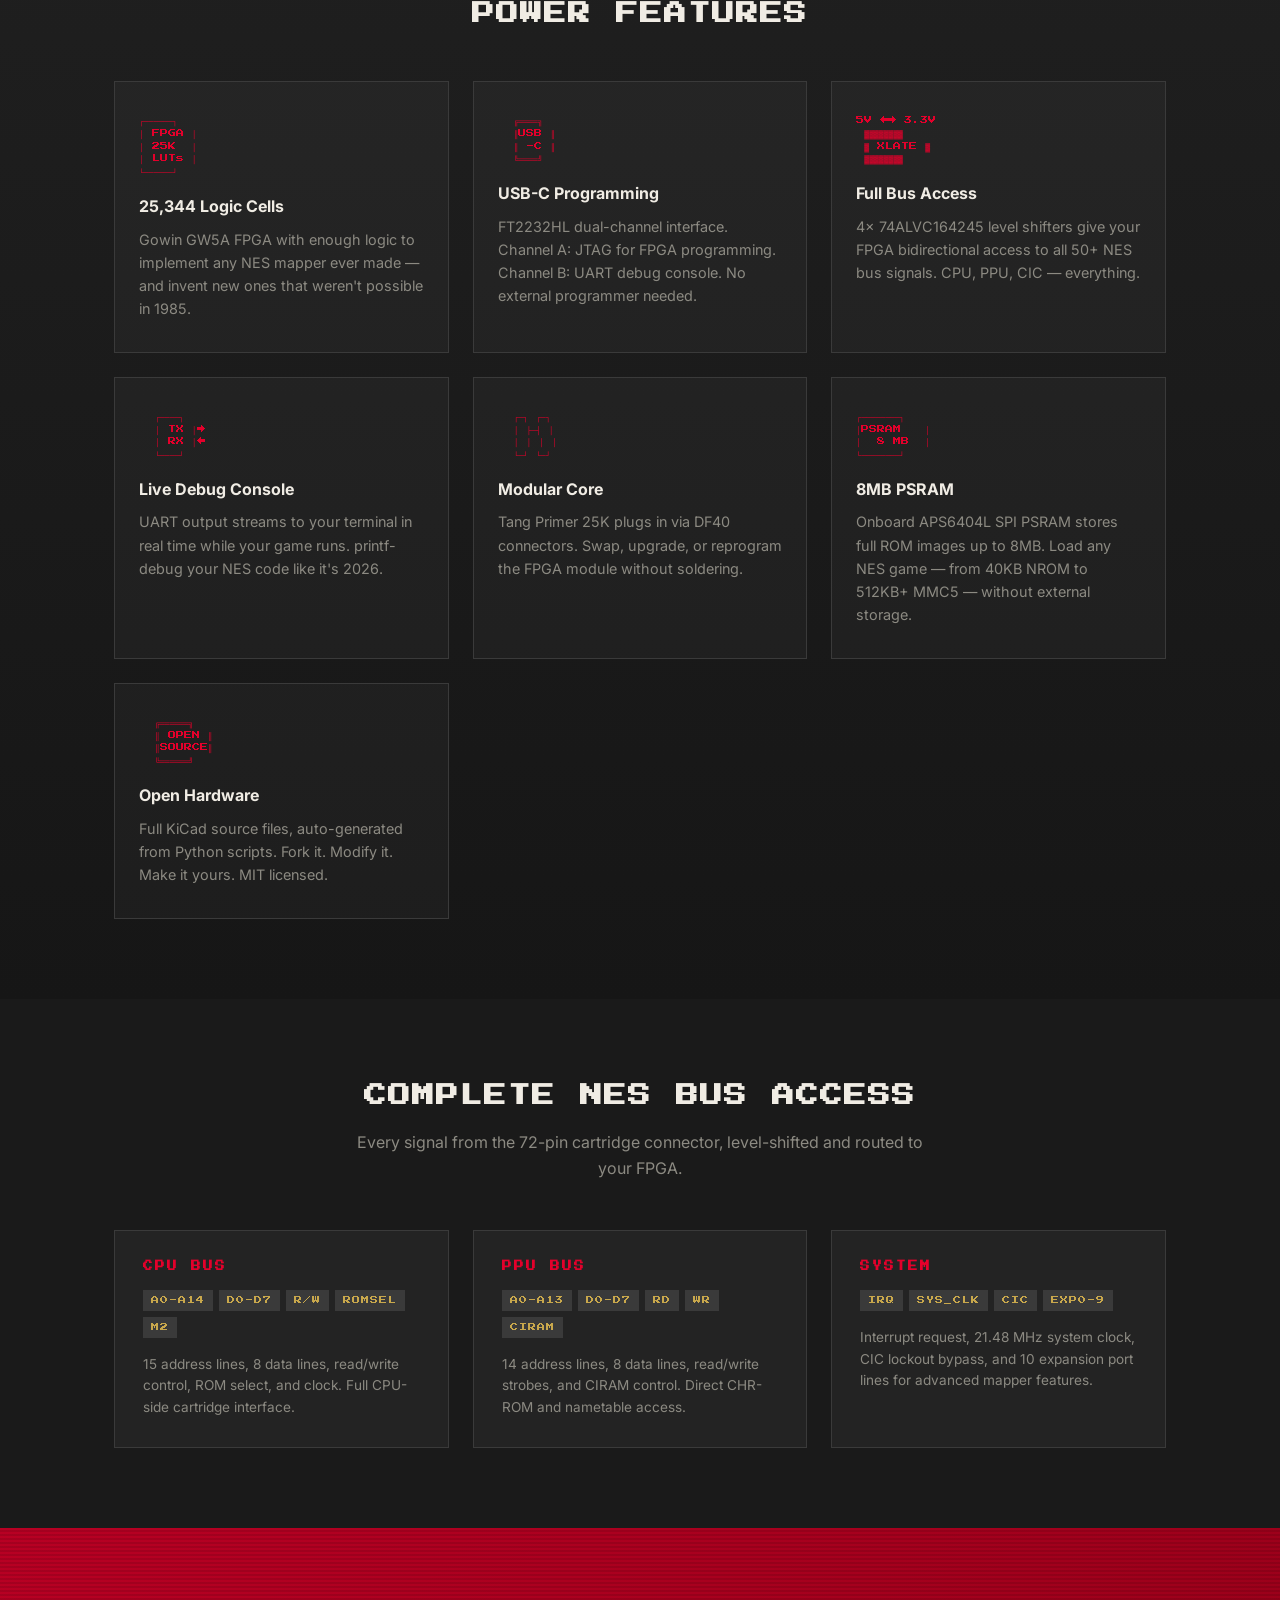
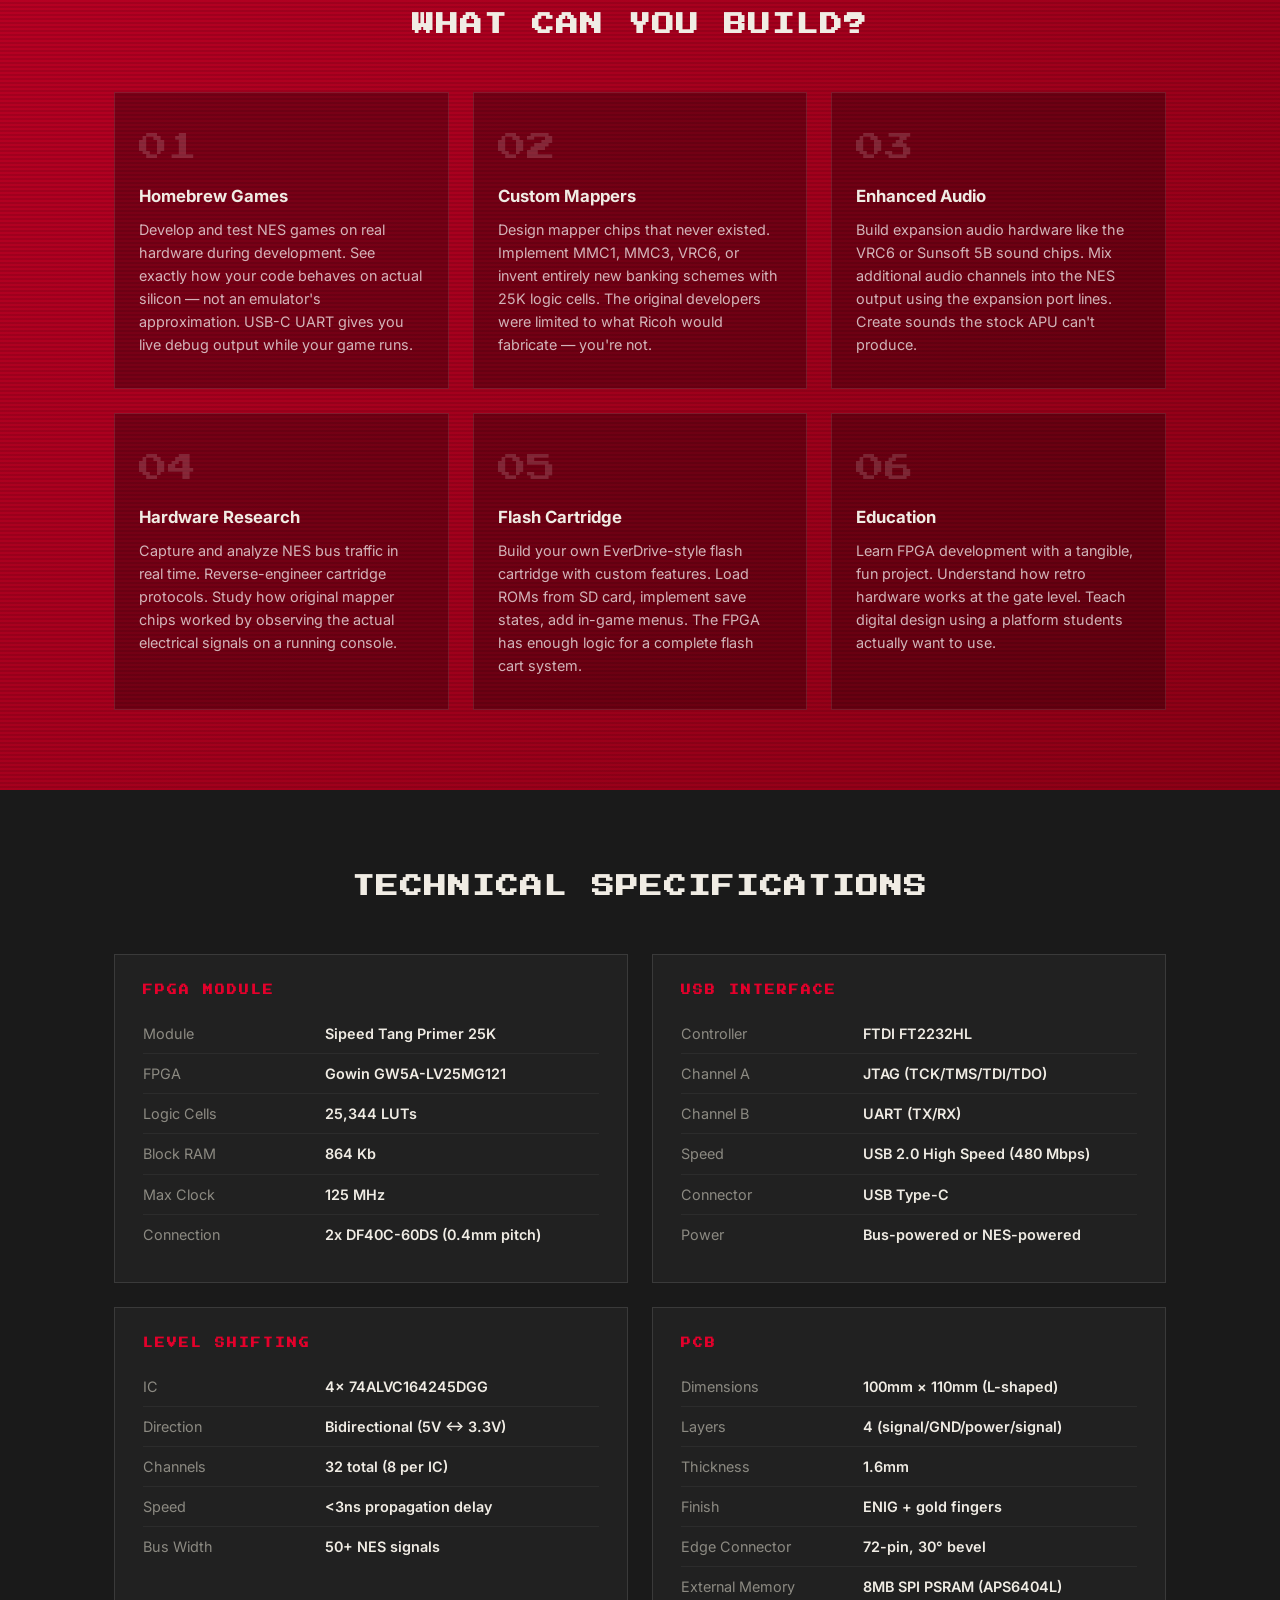
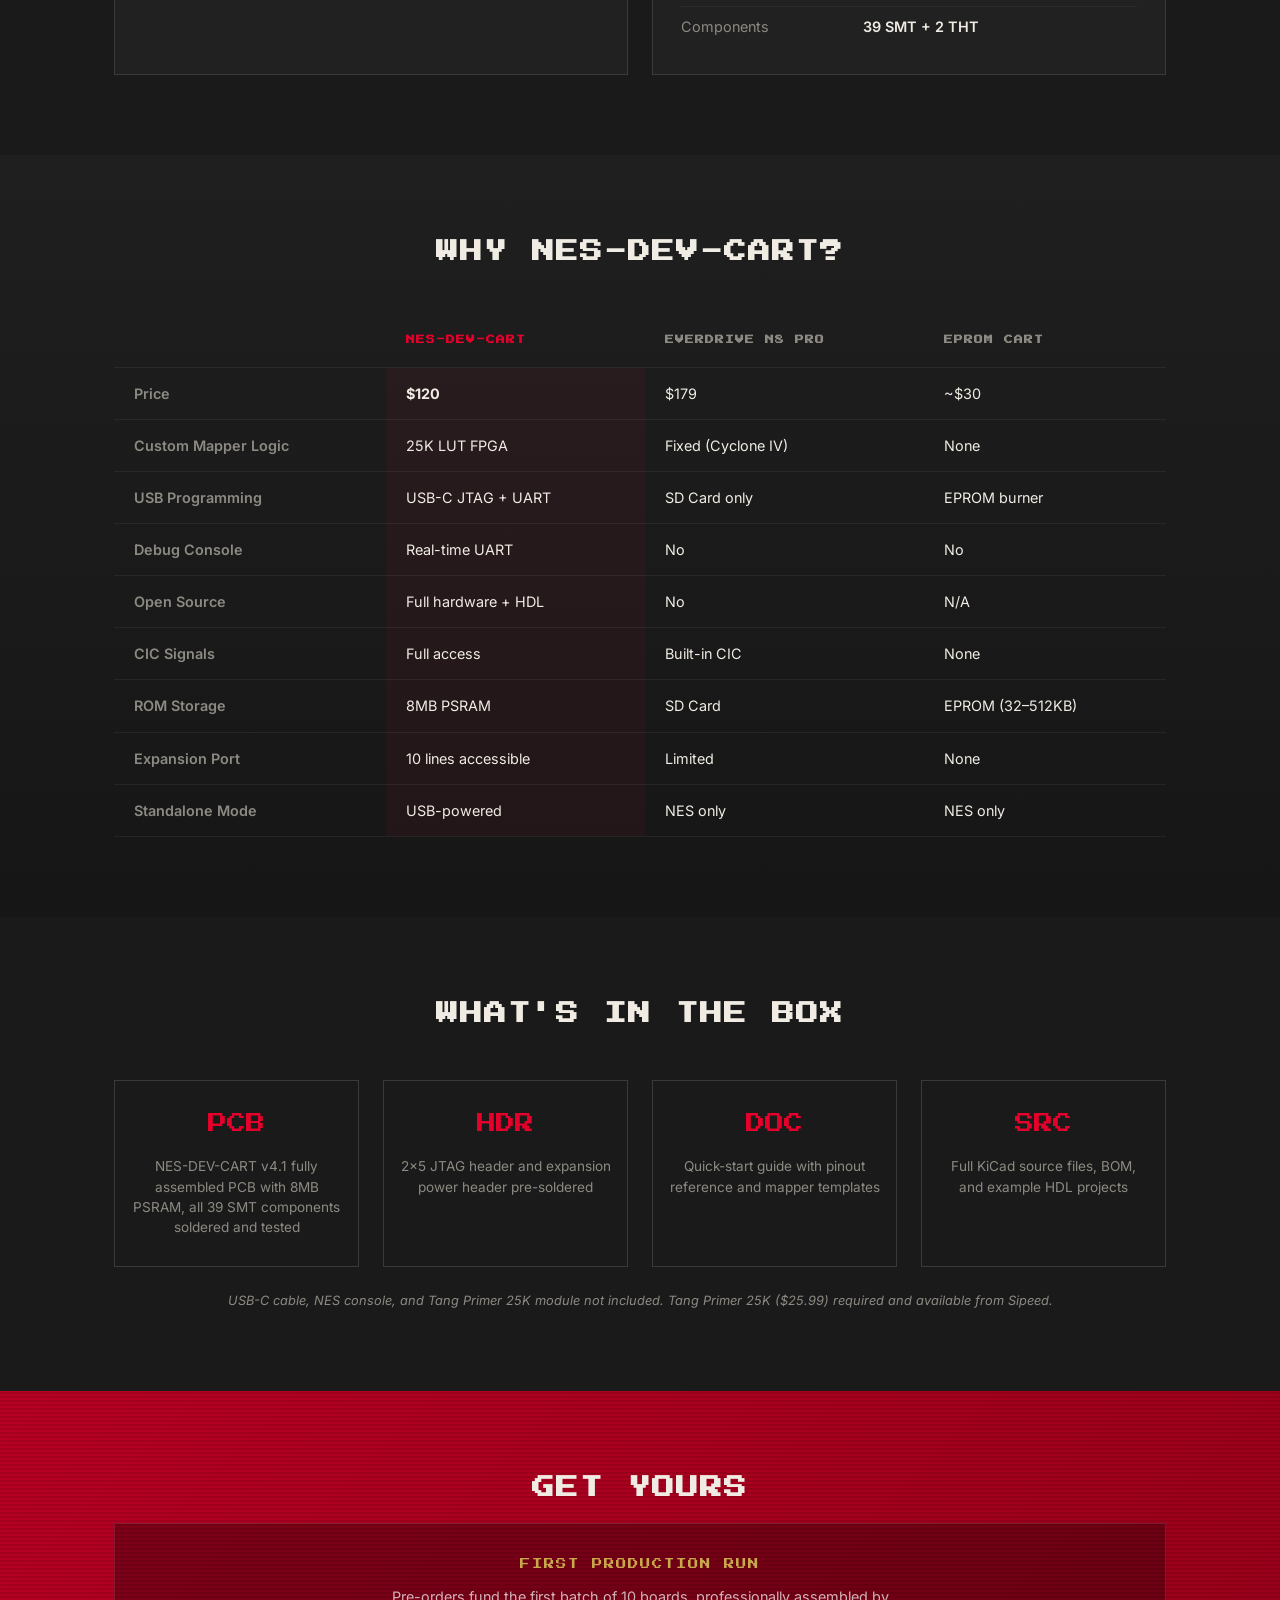
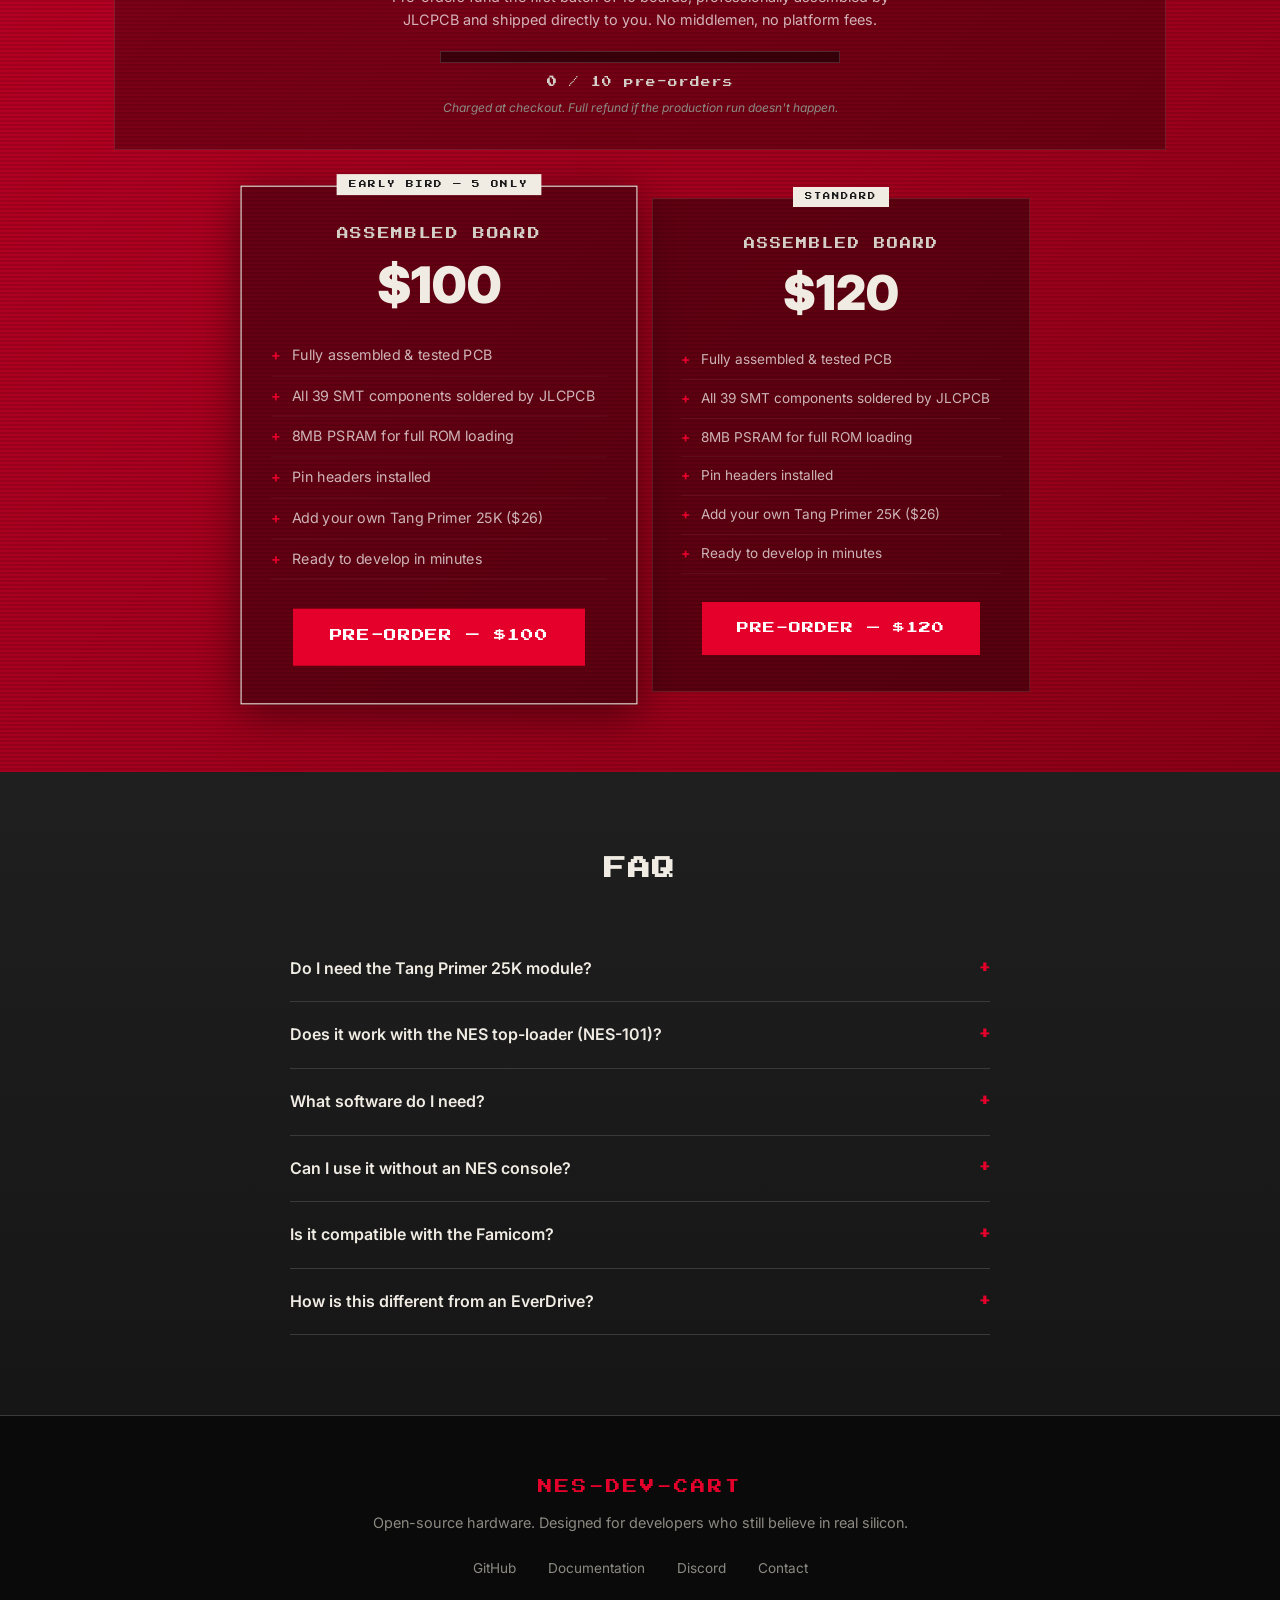
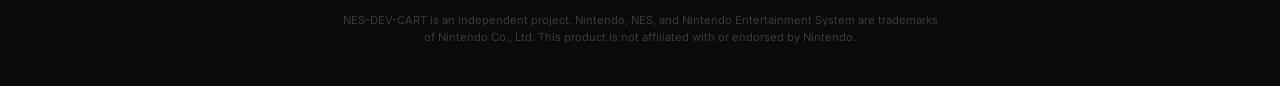
==== commit 681dba96: "v4.1: KiCad 3D renders, cart shell STLs, website pricing update - 4 high-quality KiCad raytraced boa" ====
--- a/website/index.html
+++ b/website/index.html
@@ -22,10 +22,10 @@
     <p class="hero-tagline">Now you're developing with power.</p>
     <p class="hero-sub">The open-source FPGA development cartridge for the Nintendo Entertainment System.<br>Design custom mappers. Debug on real hardware. Ship your game.</p>
     <div class="hero-cta">
-      <a href="https://buy.stripe.com/3cI6oIc8mev5gUo6Bmgfu00" class="btn btn-primary">Pre-Order Now</a>
+      <a href="#buy" class="btn btn-primary">Pre-Order Now</a>
       <a href="#specs" class="btn btn-secondary">View Specs</a>
     </div>
-    <div class="hero-price"><strong>$99</strong> assembled &amp; tested &middot; Tang Primer 25K sold separately</div>
+    <div class="hero-price">From <strong>$120</strong> assembled &amp; tested &middot; Tang Primer 25K sold separately</div>
   </div>
   <div class="hero-cart-art">
     <div class="cart-ascii">
@@ -343,7 +343,7 @@
         <tbody>
           <tr>
             <td>Price</td>
-            <td class="highlight"><strong>$99</strong></td>
+            <td class="highlight"><strong>$120</strong></td>
             <td>$179</td>
             <td>~$30</td>
           </tr>
@@ -434,20 +434,20 @@
 
     <div class="preorder-progress">
       <p class="preorder-heading pixel-text">First Production Run</p>
-      <p class="preorder-sub">Pre-orders fund the first batch. Once we hit <strong>20 orders</strong>, we send the board to JLCPCB for professional SMT assembly. No middlemen, no platform fees &mdash; just boards built and shipped directly to you.</p>
+      <p class="preorder-sub">Pre-orders fund the first batch of 10 boards, professionally assembled by JLCPCB and shipped directly to you. No middlemen, no platform fees.</p>
       <div class="progress-bar-wrap">
         <div class="progress-bar" style="width: 0%"></div>
       </div>
-      <p class="progress-label"><strong>0</strong> / 20 pre-orders</p>
-      <p class="preorder-note">You won't be charged until the production run is confirmed.</p>
-    </div>
-
-    <div class="buy-grid buy-grid-single">
+      <p class="progress-label"><strong>0</strong> / 10 pre-orders</p>
+      <p class="preorder-note">Charged at checkout. Full refund if the production run doesn't happen.</p>
+    </div>
+
+    <div class="buy-grid">
 
       <div class="buy-card buy-card-featured">
-        <div class="buy-badge">FIRST BATCH</div>
+        <div class="buy-badge">EARLY BIRD &mdash; 5 ONLY</div>
         <div class="buy-tier pixel-text">Assembled Board</div>
-        <div class="buy-price">$99</div>
+        <div class="buy-price">$100</div>
         <ul class="buy-features">
           <li>Fully assembled &amp; tested PCB</li>
           <li>All 39 SMT components soldered by JLCPCB</li>
@@ -456,7 +456,22 @@
           <li>Add your own Tang Primer 25K ($26)</li>
           <li>Ready to develop in minutes</li>
         </ul>
-        <a href="https://buy.stripe.com/3cI6oIc8mev5gUo6Bmgfu00" class="btn btn-primary">Pre-Order &mdash; $99</a>
+        <a href="#" class="btn btn-primary">Pre-Order &mdash; $100</a>
+      </div>
+
+      <div class="buy-card">
+        <div class="buy-badge">STANDARD</div>
+        <div class="buy-tier pixel-text">Assembled Board</div>
+        <div class="buy-price">$120</div>
+        <ul class="buy-features">
+          <li>Fully assembled &amp; tested PCB</li>
+          <li>All 39 SMT components soldered by JLCPCB</li>
+          <li>8MB PSRAM for full ROM loading</li>
+          <li>Pin headers installed</li>
+          <li>Add your own Tang Primer 25K ($26)</li>
+          <li>Ready to develop in minutes</li>
+        </ul>
+        <a href="#" class="btn btn-primary">Pre-Order &mdash; $120</a>
       </div>
 
     </div>
--- a/website/style.css
+++ b/website/style.css
@@ -569,9 +569,12 @@
    ============================================================ */
 .buy-grid {
   display: grid;
-  grid-template-columns: repeat(3, 1fr);
+  grid-template-columns: repeat(2, 1fr);
   gap: 24px;
   margin-top: 48px;
+  max-width: 780px;
+  margin-left: auto;
+  margin-right: auto;
   position: relative;
   z-index: 1;
 }
